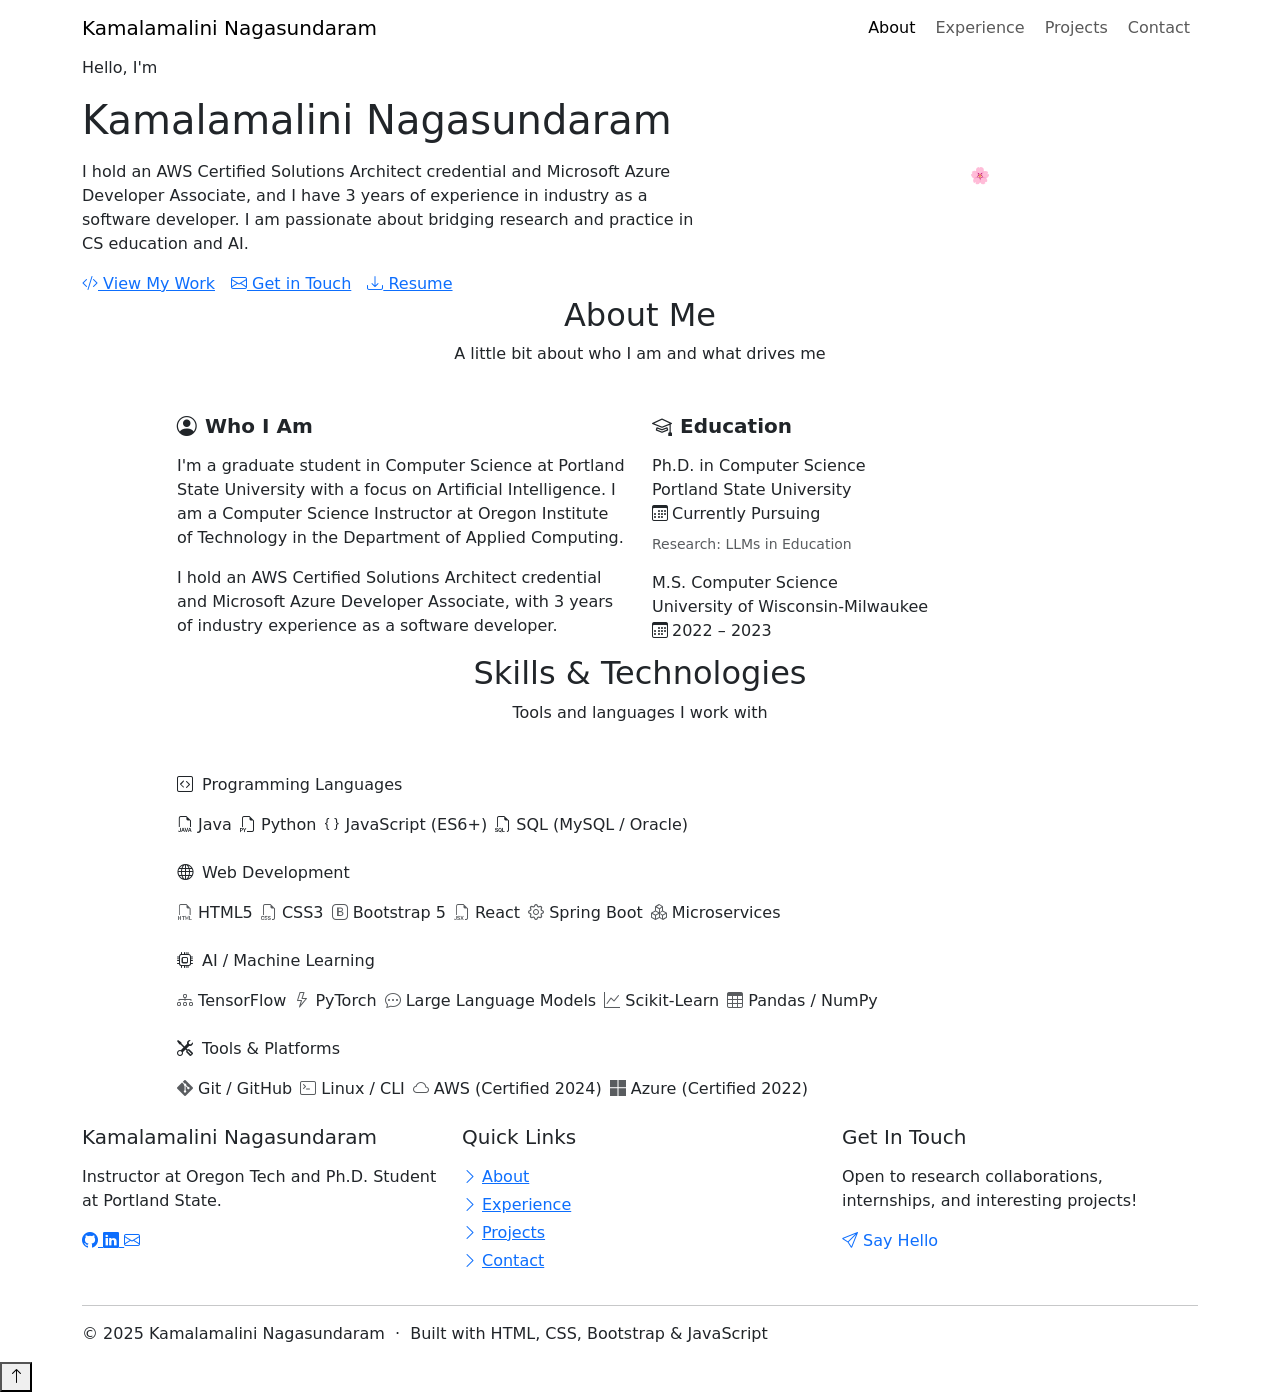
==== index.html @ 75e34a47 "Add files via upload Home page -version 1" ====
<!DOCTYPE html>
<html lang="en">
<head>
  <meta charset="UTF-8" />
  <meta name="viewport" content="width=device-width, initial-scale=1.0" />
  <meta name="description" content="Kamalamalini Nagasundaram – CS Instructor at Oregon Institute of Technology and Ph.D. Student at Portland State University. AI researcher and web developer." />
  <title>Kamalamalini Nagasundaram – Portfolio</title>

  <!-- Bootstrap 5 CSS -->
  <link rel="stylesheet" href="https://cdn.jsdelivr.net/npm/bootstrap@5.3.0/dist/css/bootstrap.min.css" />
  <!-- Bootstrap Icons -->
  <link rel="stylesheet" href="https://cdn.jsdelivr.net/npm/bootstrap-icons@1.11.0/font/bootstrap-icons.css" />
  <!-- Custom Styles -->
  <link rel="stylesheet" href="css/styles.css" />
</head>
<body>

  <!-- ═══════════════════════════════════════
       NAVBAR
  ════════════════════════════════════════ -->
  <nav class="navbar navbar-expand-lg sticky-top" aria-label="Main navigation">
    <div class="container">
      <a class="navbar-brand" href="index.html">Kamalamalini <span>Nagasundaram</span></a>

      <!-- Offcanvas toggle (mobile) — Bootstrap Offcanvas component -->
      <button class="navbar-toggler" type="button"
              data-bs-toggle="offcanvas" data-bs-target="#navOffcanvas"
              aria-controls="navOffcanvas" aria-label="Toggle navigation">
        <span class="navbar-toggler-icon"></span>
      </button>

      <!-- Desktop nav -->
      <div class="collapse navbar-collapse justify-content-end d-none d-lg-flex" id="desktopNav">
        <ul class="navbar-nav gap-1">
          <li class="nav-item"><a class="nav-link active" href="index.html">About</a></li>
          <li class="nav-item"><a class="nav-link" href="experience.html">Experience</a></li>
          <li class="nav-item"><a class="nav-link" href="projects.html">Projects</a></li>
          <li class="nav-item"><a class="nav-link" href="contact.html">Contact</a></li>
        </ul>
      </div>

      <!-- Offcanvas (mobile nav — Bootstrap feature beyond class content) -->
      <div class="offcanvas offcanvas-end d-lg-none" tabindex="-1" id="navOffcanvas"
           aria-labelledby="navOffcanvasLabel">
        <div class="offcanvas-header">
          <h5 class="offcanvas-title fw-bold text-lavender" id="navOffcanvasLabel">Kamalamalini Nagasundaram</h5>
          <button type="button" class="btn-close" data-bs-dismiss="offcanvas" aria-label="Close"></button>
        </div>
        <div class="offcanvas-body">
          <ul class="navbar-nav flex-column">
            <li class="nav-item"><a class="nav-link active" href="index.html"><i class="bi bi-person me-2"></i>About</a></li>
            <li class="nav-item"><a class="nav-link" href="experience.html"><i class="bi bi-briefcase me-2"></i>Experience</a></li>
            <li class="nav-item"><a class="nav-link" href="projects.html"><i class="bi bi-code-slash me-2"></i>Projects</a></li>
            <li class="nav-item"><a class="nav-link" href="contact.html"><i class="bi bi-envelope me-2"></i>Contact</a></li>
          </ul>
          <hr class="my-3" />
          <div class="d-flex gap-2">
            <a href="https://github.com/YOUR_USERNAME" class="social-link" target="_blank" rel="noopener" aria-label="GitHub">
              <i class="bi bi-github"></i>
            </a>
            <a href="https://www.linkedin.com/in/kn1606/" class="social-link" target="_blank" rel="noopener" aria-label="LinkedIn">
              <i class="bi bi-linkedin"></i>
            </a>
          </div>
        </div>
      </div>
    </div>
  </nav>

  <main id="main-content">

    <!-- ═══════════════════════════════════════
         HERO SECTION
    ════════════════════════════════════════ -->
    <section class="hero-section" aria-label="Introduction">
      <div class="container">
        <div class="row align-items-center g-5">

          <div class="col-lg-7">
            <p class="hero-greeting">Hello, I'm</p>
            <h1 class="hero-name">Kamalamalini Nagasundaram</h1>
            <!-- TODO: Update with your resume tagline -->
            <p class="hero-tagline">
              <span id="typing-text"></span><span class="typing-cursor" aria-hidden="true"></span>
            </p>
            <p class="hero-bio">
              I hold an AWS Certified Solutions Architect credential and Microsoft Azure Developer
              Associate, and I have 3 years of experience in industry as a software developer.
              I am passionate about bridging research and practice in CS education and AI.
            </p>
            <div class="d-flex flex-wrap gap-3 hero-buttons">
              <a href="projects.html" class="btn-primary-custom">
                <i class="bi bi-code-slash"></i> View My Work
              </a>
              <a href="contact.html" class="btn-outline-custom">
                <i class="bi bi-envelope"></i> Get in Touch
              </a>
              <a href="assets/Malini_cv_2026.pdf" class="btn-outline-custom" download aria-label="Download resume">
                <i class="bi bi-download"></i> Resume
              </a>
            </div>
          </div>

          <div class="col-lg-5 text-center">
            <div class="hero-photo-wrapper mx-auto d-inline-block">
              <img src="assets/profile.jpg" alt="Photo of Kamalamalini Nagasundaram"
                   class="hero-photo"
                   onerror="this.style.display='none'; this.nextElementSibling.style.display='flex';" />
              <div class="hero-photo-placeholder mx-auto" role="img"
                   aria-label="Profile photo placeholder" style="display:none;">
                🌸
              </div>
            </div>
          </div>

        </div>
      </div>
    </section>

    <!-- ═══════════════════════════════════════
         ABOUT SECTION
    ════════════════════════════════════════ -->
    <section class="about-section" id="about" aria-labelledby="about-heading">
      <div class="container">

        <div class="text-center mb-5">
          <div class="section-divider divider-lavender mx-auto"></div>
          <h2 class="section-title" id="about-heading">About Me</h2>
          <p class="section-subtitle">A little bit about who I am and what drives me</p>
        </div>

        <div class="row g-4 justify-content-center">
          <div class="col-lg-10 fade-in-up">
            <div class="about-card">
              <div class="row g-4">
                <div class="col-md-6">
                  <h3 class="h5 fw-bold text-lavender mb-3">
                    <i class="bi bi-person-circle me-2"></i>Who I Am
                  </h3>
                  <p>
                    I'm a graduate student in Computer Science at Portland State University with a
                    focus on Artificial Intelligence. I am a Computer Science Instructor at Oregon
                    Institute of Technology in the Department of Applied Computing.
                  </p>
                  <p class="mt-3">
                    I hold an AWS Certified Solutions Architect credential and Microsoft Azure
                    Developer Associate, with 3 years of industry experience as a software developer.
                  </p>
                </div>
                <div class="col-md-6">
                  <h3 class="h5 fw-bold text-mint mb-3">
                    <i class="bi bi-mortarboard me-2"></i>Education
                  </h3>
                  <div class="exp-card mint mb-3">
                    <div class="exp-title">Ph.D. in Computer Science</div>
                    <div class="exp-org">Portland State University</div>
                    <div class="exp-date"><i class="bi bi-calendar3 me-1"></i>Currently Pursuing</div>
                    <p class="mt-2 mb-0 small text-muted">Research: LLMs in Education</p>
                  </div>
                  <div class="exp-card lavender">
                    <div class="exp-title">M.S. Computer Science</div>
                    <div class="exp-org">University of Wisconsin-Milwaukee</div>
                    <div class="exp-date"><i class="bi bi-calendar3 me-1"></i>2022 – 2023</div>
                  </div>
                </div>
              </div>
            </div>
          </div>
        </div>

      </div>
    </section>

    <!-- ═══════════════════════════════════════
         SKILLS SECTION
    ════════════════════════════════════════ -->
    <section class="skills-section" id="skills" aria-labelledby="skills-heading">
      <div class="container">

        <div class="text-center mb-5">
          <div class="section-divider divider-mint mx-auto"></div>
          <h2 class="section-title" id="skills-heading">Skills &amp; Technologies</h2>
          <p class="section-subtitle">Tools and languages I work with</p>
        </div>

        <div class="row g-4 justify-content-center">
          <div class="col-lg-10">

            <!-- Languages -->
            <div class="mb-4 fade-in-up">
              <p class="skill-category-title">
                <i class="bi bi-code-square me-1"></i> Programming Languages
              </p>
              <div class="d-flex flex-wrap gap-2">
                <!-- TODO: Update skills from your resume -->
                <span class="skill-tag lang"><i class="bi bi-filetype-java text-lavender"></i> Java</span>
                <span class="skill-tag lang"><i class="bi bi-filetype-py text-lavender"></i> Python</span>
                <span class="skill-tag lang"><i class="bi bi-braces text-lavender"></i> JavaScript (ES6+)</span>
                <span class="skill-tag lang"><i class="bi bi-filetype-sql text-lavender"></i> SQL (MySQL / Oracle)</span>
              </div>
            </div>

            <!-- Web -->
            <div class="mb-4 fade-in-up">
              <p class="skill-category-title">
                <i class="bi bi-globe me-1"></i> Web Development
              </p>
              <div class="d-flex flex-wrap gap-2">
                <span class="skill-tag web"><i class="bi bi-filetype-html text-muted"></i> HTML5</span>
                <span class="skill-tag web"><i class="bi bi-filetype-css text-muted"></i> CSS3</span>
                <span class="skill-tag web"><i class="bi bi-bootstrap text-muted"></i> Bootstrap 5</span>
                <span class="skill-tag web"><i class="bi bi-filetype-jsx text-muted"></i> React</span>
                <span class="skill-tag web"><i class="bi bi-gear text-muted"></i> Spring Boot</span>
                <span class="skill-tag web"><i class="bi bi-boxes text-muted"></i> Microservices</span>
              </div>
            </div>

            <!-- AI/ML -->
            <div class="mb-4 fade-in-up">
              <p class="skill-category-title">
                <i class="bi bi-cpu me-1"></i> AI / Machine Learning
              </p>
              <div class="d-flex flex-wrap gap-2">
                <span class="skill-tag ai"><i class="bi bi-diagram-3 text-muted"></i> TensorFlow</span>
                <span class="skill-tag ai"><i class="bi bi-lightning text-muted"></i> PyTorch</span>
                <span class="skill-tag ai"><i class="bi bi-chat-dots text-muted"></i> Large Language Models</span>
                <span class="skill-tag ai"><i class="bi bi-graph-up text-muted"></i> Scikit-Learn</span>
                <span class="skill-tag ai"><i class="bi bi-table text-muted"></i> Pandas / NumPy</span>
              </div>
            </div>

            <!-- Tools -->
            <div class="mb-4 fade-in-up">
              <p class="skill-category-title">
                <i class="bi bi-tools me-1"></i> Tools &amp; Platforms
              </p>
              <div class="d-flex flex-wrap gap-2">
                <span class="skill-tag tool"><i class="bi bi-git text-muted"></i> Git / GitHub</span>
                <span class="skill-tag tool"><i class="bi bi-terminal text-muted"></i> Linux / CLI</span>
                <span class="skill-tag tool"><i class="bi bi-cloud text-muted"></i> AWS (Certified 2024)</span>
                <span class="skill-tag tool"><i class="bi bi-microsoft text-muted"></i> Azure (Certified 2022)</span>
              </div>
            </div>

          </div>
        </div>

      </div>
    </section>

  </main>

  <!-- ═══════════════════════════════════════
       FOOTER
  ════════════════════════════════════════ -->
  <footer role="contentinfo">
    <div class="container">
      <div class="row g-4">
        <div class="col-md-4">
          <h5 class="mb-3">Kamalamalini Nagasundaram</h5>
          <p>Instructor at Oregon Tech and Ph.D. Student at Portland State.</p>
          <div class="footer-social">
            <a href="https://github.com/YOUR_USERNAME" class="footer-social-link"
               target="_blank" rel="noopener" aria-label="GitHub profile">
              <i class="bi bi-github"></i>
            </a>
            <a href="https://www.linkedin.com/in/kn1606/" class="footer-social-link"
               target="_blank" rel="noopener" aria-label="LinkedIn profile">
              <i class="bi bi-linkedin"></i>
            </a>
            <a href="mailto:malinisundar1625@gmail.com" class="footer-social-link"
               aria-label="Send email">
              <i class="bi bi-envelope"></i>
            </a>
          </div>
        </div>
        <div class="col-md-4">
          <h5 class="mb-3">Quick Links</h5>
          <ul class="list-unstyled">
            <li class="mb-1"><a href="index.html"><i class="bi bi-chevron-right me-1"></i>About</a></li>
            <li class="mb-1"><a href="experience.html"><i class="bi bi-chevron-right me-1"></i>Experience</a></li>
            <li class="mb-1"><a href="projects.html"><i class="bi bi-chevron-right me-1"></i>Projects</a></li>
            <li class="mb-1"><a href="contact.html"><i class="bi bi-chevron-right me-1"></i>Contact</a></li>
          </ul>
        </div>
        <div class="col-md-4">
          <h5 class="mb-3">Get In Touch</h5>
          <p>Open to research collaborations, internships, and interesting projects!</p>
          <a href="contact.html" class="btn-mint mt-1" style="text-decoration:none;">
            <i class="bi bi-send"></i> Say Hello
          </a>
        </div>
      </div>
      <hr class="footer-divider" />
      <p class="footer-bottom">
        © 2025 Kamalamalini Nagasundaram &nbsp;·&nbsp; Built with HTML, CSS, Bootstrap &amp; JavaScript
      </p>
    </div>
  </footer>

  <!-- Back to Top Button -->
  <button class="back-to-top" id="backToTop" aria-label="Scroll back to top">
    <i class="bi bi-arrow-up"></i>
  </button>

  <!-- Bootstrap Toast (notification) – used for messages (beyond-class feature) -->
  <div class="toast-container position-fixed bottom-0 start-50 translate-middle-x p-3">
    <div id="globalToast" class="toast align-items-center" role="alert" aria-live="assertive"
         aria-atomic="true">
      <div class="d-flex">
        <div class="toast-body" id="toastMessage"></div>
        <button type="button" class="btn-close me-2 m-auto" data-bs-dismiss="toast"
                aria-label="Close"></button>
      </div>
    </div>
  </div>

  <!-- Bootstrap 5 JS bundle (includes Popper) -->
  <script src="https://cdn.jsdelivr.net/npm/bootstrap@5.3.0/dist/js/bootstrap.bundle.min.js"></script>
  <!-- jQuery (optional, required by assignment) -->
  <script src="https://code.jquery.com/jquery-3.7.0.min.js"></script>
  <!-- Custom JS -->
  <script src="js/main.js"></script>
</body>
</html>
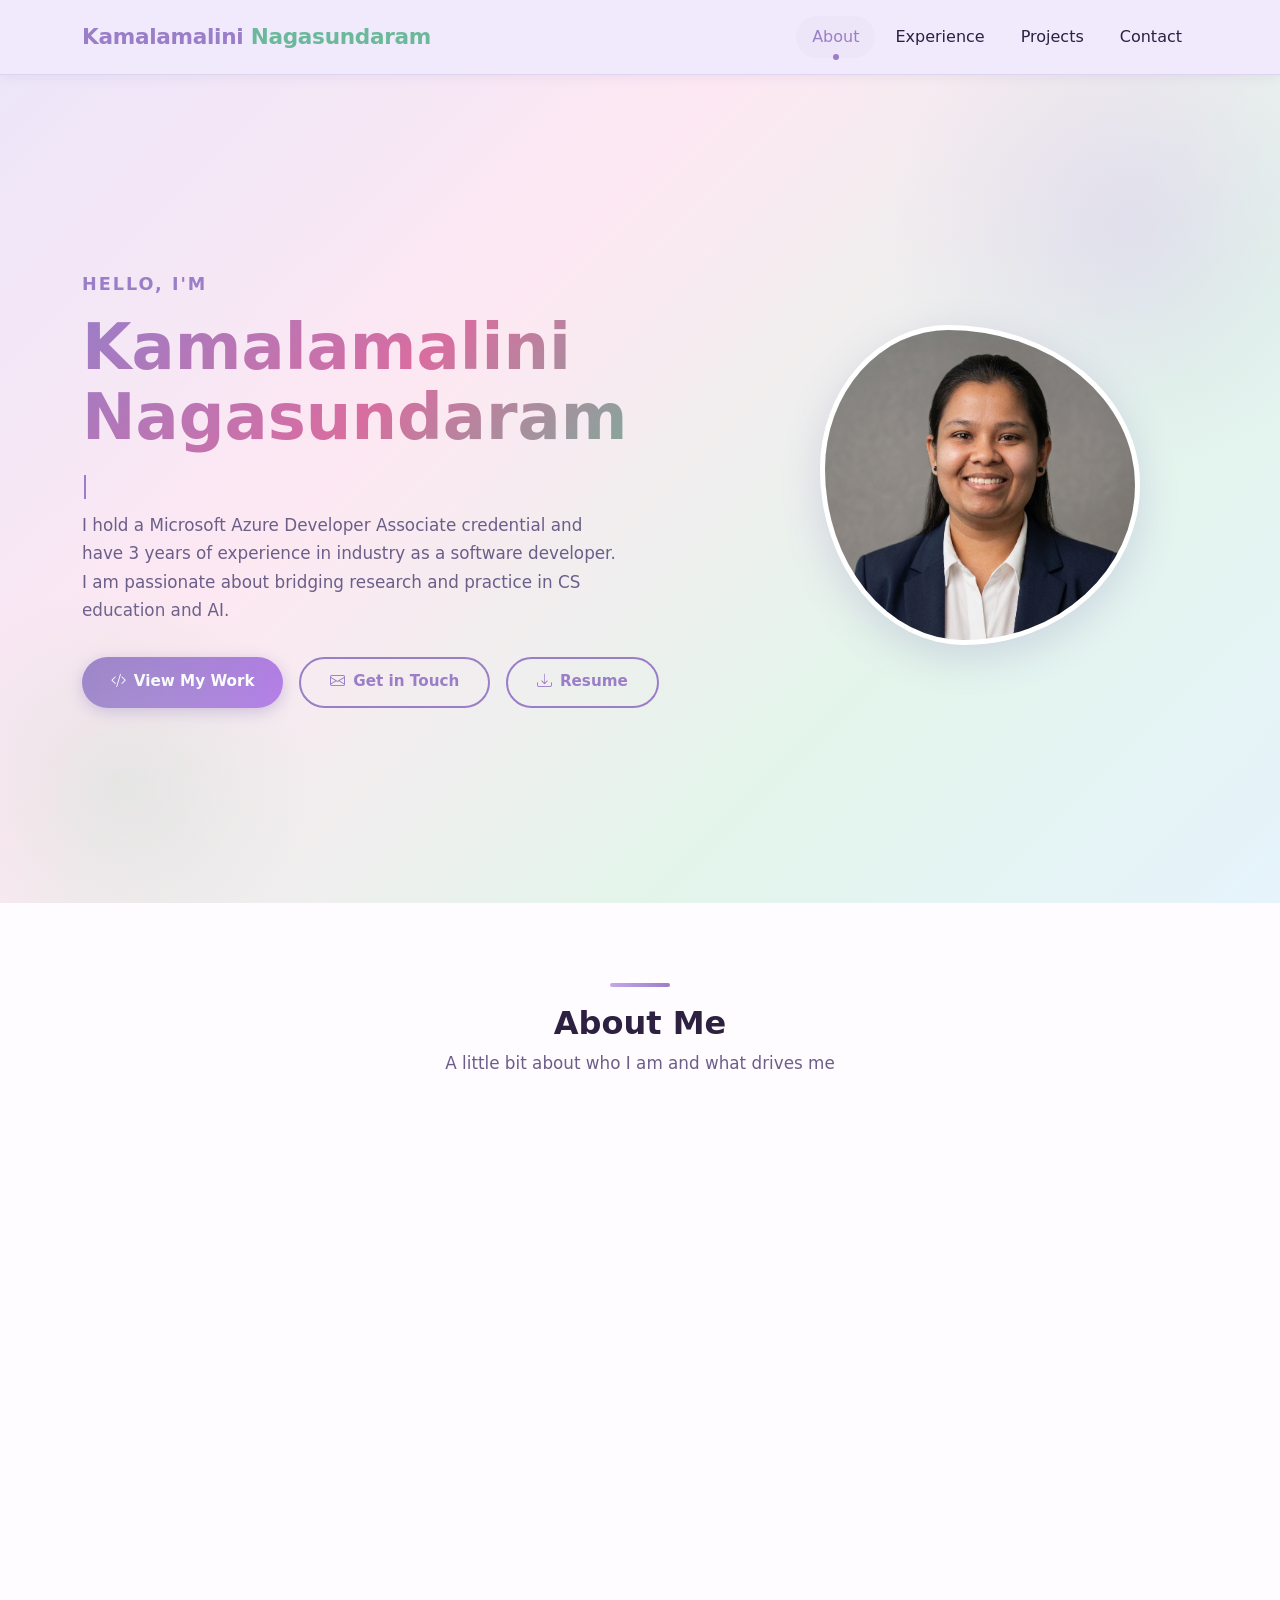
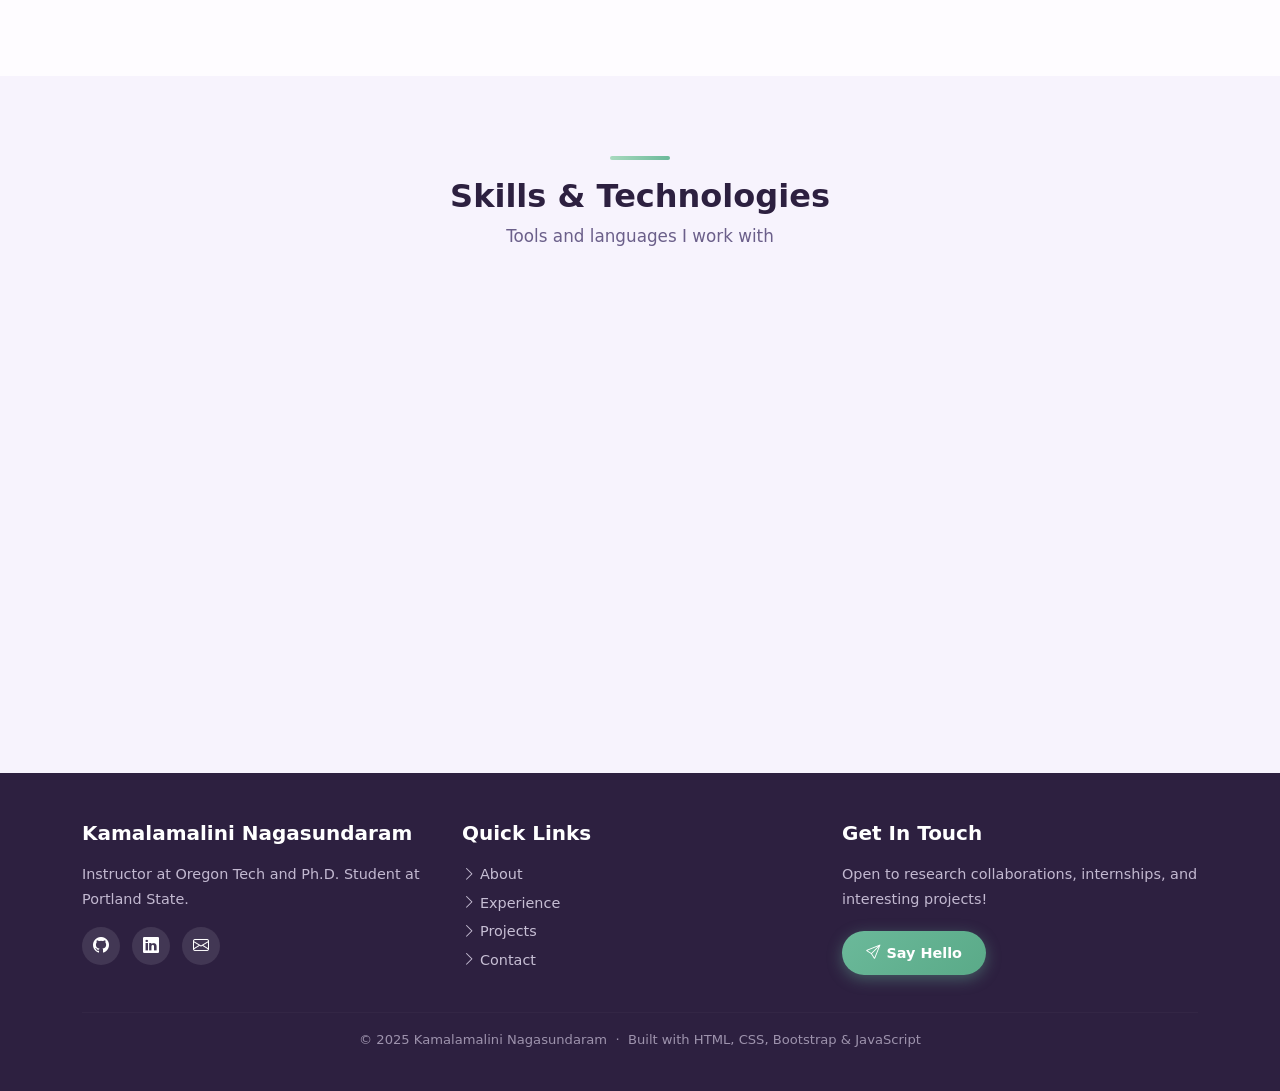
==== commit 9d8864d7: "Content updates, cleanup, and deployment prep - Add real publication content: GRIPS (ACL 2026), ASEE" ====
--- a/index.html
+++ b/index.html
@@ -22,7 +22,6 @@
     <div class="container">
       <a class="navbar-brand" href="index.html">Kamalamalini <span>Nagasundaram</span></a>
 
-      <!-- Offcanvas toggle (mobile) — Bootstrap Offcanvas component -->
       <button class="navbar-toggler" type="button"
               data-bs-toggle="offcanvas" data-bs-target="#navOffcanvas"
               aria-controls="navOffcanvas" aria-label="Toggle navigation">
@@ -39,7 +38,6 @@
         </ul>
       </div>
 
-      <!-- Offcanvas (mobile nav — Bootstrap feature beyond class content) -->
       <div class="offcanvas offcanvas-end d-lg-none" tabindex="-1" id="navOffcanvas"
            aria-labelledby="navOffcanvasLabel">
         <div class="offcanvas-header">
@@ -55,7 +53,7 @@
           </ul>
           <hr class="my-3" />
           <div class="d-flex gap-2">
-            <a href="https://github.com/YOUR_USERNAME" class="social-link" target="_blank" rel="noopener" aria-label="GitHub">
+            <a href="https://github.com/MaliniSundar1625" class="social-link" target="_blank" rel="noopener" aria-label="GitHub">
               <i class="bi bi-github"></i>
             </a>
             <a href="https://www.linkedin.com/in/kn1606/" class="social-link" target="_blank" rel="noopener" aria-label="LinkedIn">
@@ -79,13 +77,12 @@
           <div class="col-lg-7">
             <p class="hero-greeting">Hello, I'm</p>
             <h1 class="hero-name">Kamalamalini Nagasundaram</h1>
-            <!-- TODO: Update with your resume tagline -->
-            <p class="hero-tagline">
+                  <p class="hero-tagline">
               <span id="typing-text"></span><span class="typing-cursor" aria-hidden="true"></span>
             </p>
             <p class="hero-bio">
-              I hold an AWS Certified Solutions Architect credential and Microsoft Azure Developer
-              Associate, and I have 3 years of experience in industry as a software developer.
+              I hold a Microsoft Azure Developer Associate credential and have 3 years of experience
+              in industry as a software developer.
               I am passionate about bridging research and practice in CS education and AI.
             </p>
             <div class="d-flex flex-wrap gap-3 hero-buttons">
@@ -143,8 +140,8 @@
                     Institute of Technology in the Department of Applied Computing.
                   </p>
                   <p class="mt-3">
-                    I hold an AWS Certified Solutions Architect credential and Microsoft Azure
-                    Developer Associate, with 3 years of industry experience as a software developer.
+                    I hold a Microsoft Azure Developer Associate credential, with 3 years of industry
+                    experience as a software developer.
                   </p>
                 </div>
                 <div class="col-md-6">
@@ -192,7 +189,6 @@
                 <i class="bi bi-code-square me-1"></i> Programming Languages
               </p>
               <div class="d-flex flex-wrap gap-2">
-                <!-- TODO: Update skills from your resume -->
                 <span class="skill-tag lang"><i class="bi bi-filetype-java text-lavender"></i> Java</span>
                 <span class="skill-tag lang"><i class="bi bi-filetype-py text-lavender"></i> Python</span>
                 <span class="skill-tag lang"><i class="bi bi-braces text-lavender"></i> JavaScript (ES6+)</span>
@@ -237,7 +233,6 @@
               <div class="d-flex flex-wrap gap-2">
                 <span class="skill-tag tool"><i class="bi bi-git text-muted"></i> Git / GitHub</span>
                 <span class="skill-tag tool"><i class="bi bi-terminal text-muted"></i> Linux / CLI</span>
-                <span class="skill-tag tool"><i class="bi bi-cloud text-muted"></i> AWS (Certified 2024)</span>
                 <span class="skill-tag tool"><i class="bi bi-microsoft text-muted"></i> Azure (Certified 2022)</span>
               </div>
             </div>
@@ -260,7 +255,7 @@
           <h5 class="mb-3">Kamalamalini Nagasundaram</h5>
           <p>Instructor at Oregon Tech and Ph.D. Student at Portland State.</p>
           <div class="footer-social">
-            <a href="https://github.com/YOUR_USERNAME" class="footer-social-link"
+            <a href="https://github.com/MaliniSundar1625" class="footer-social-link"
                target="_blank" rel="noopener" aria-label="GitHub profile">
               <i class="bi bi-github"></i>
             </a>
@@ -303,7 +298,6 @@
     <i class="bi bi-arrow-up"></i>
   </button>
 
-  <!-- Bootstrap Toast (notification) – used for messages (beyond-class feature) -->
   <div class="toast-container position-fixed bottom-0 start-50 translate-middle-x p-3">
     <div id="globalToast" class="toast align-items-center" role="alert" aria-live="assertive"
          aria-atomic="true">
--- a/css/styles.css
+++ b/css/styles.css
@@ -0,0 +1,1006 @@
+/* ============================================================
+   Malini Sundar – Personal Portfolio
+   Stylesheet: css/styles.css
+   CS 463/563 – Final Project
+   ============================================================ */
+
+/* ── CSS Custom Properties (Variables) ──────────────────────── */
+:root {
+  --lavender:        #c5a8e8;
+  --lavender-light:  #ede6f9;
+  --lavender-dark:   #9b7ec8;
+  --pink:            #f4b8d1;
+  --pink-light:      #fde8f2;
+  --mint:            #a8d9be;
+  --mint-light:      #e3f5eb;
+  --mint-dark:       #6bb99a;
+  --peach:           #ffd6a5;
+  --peach-light:     #fff3e0;
+  --sky:             #b8d9f0;
+  --sky-light:       #e6f3fc;
+
+  --bg:              #fefcff;
+  --surface:         #f7f3fd;
+  --surface-2:       #f0eafc;
+  --text:            #2d2040;
+  --text-muted:      #6b5f8a;
+  --border:          #ddd5ef;
+
+  --navbar-bg:       #f0eafc;
+  --footer-bg:       #2d2040;
+  --footer-text:     #e8dff5;
+
+  --shadow-sm:       0 2px 12px rgba(100, 70, 160, 0.08);
+  --shadow-md:       0 6px 24px rgba(100, 70, 160, 0.13);
+  --shadow-lg:       0 12px 40px rgba(100, 70, 160, 0.18);
+
+  --radius:          14px;
+  --radius-sm:       8px;
+  --radius-pill:     50px;
+
+  --transition:      all 0.3s cubic-bezier(0.4, 0, 0.2, 1);
+}
+
+/* ── Base Reset & Typography ────────────────────────────────── */
+*, *::before, *::after {
+  box-sizing: border-box;
+  margin: 0;
+  padding: 0;
+}
+
+html {
+  scroll-behavior: smooth;
+}
+
+body {
+  font-family: 'Segoe UI', system-ui, -apple-system, sans-serif;
+  background-color: var(--bg);
+  color: var(--text);
+  line-height: 1.7;
+  font-size: 1rem;
+}
+
+h1, h2, h3, h4, h5, h6 {
+  font-weight: 700;
+  line-height: 1.25;
+  color: var(--text);
+}
+
+a {
+  color: var(--lavender-dark);
+  text-decoration: none;
+  transition: var(--transition);
+}
+
+a:hover {
+  color: var(--mint-dark);
+}
+
+img {
+  max-width: 100%;
+  height: auto;
+  display: block;
+}
+
+/* ── Navbar ─────────────────────────────────────────────────── */
+.navbar {
+  background-color: var(--navbar-bg);
+  border-bottom: 1px solid var(--border);
+  padding: 0.85rem 0;
+  box-shadow: var(--shadow-sm);
+  backdrop-filter: blur(8px);
+}
+
+.navbar-brand {
+  font-size: 1.35rem;
+  font-weight: 800;
+  color: var(--lavender-dark) !important;
+  letter-spacing: -0.3px;
+}
+
+.navbar-brand span {
+  color: var(--mint-dark);
+}
+
+.navbar .nav-link {
+  color: var(--text) !important;
+  font-weight: 500;
+  padding: 0.45rem 1rem !important;
+  border-radius: var(--radius-pill);
+  transition: var(--transition);
+  position: relative;
+}
+
+.navbar .nav-link:hover,
+.navbar .nav-link.active {
+  color: var(--lavender-dark) !important;
+  background-color: var(--lavender-light);
+}
+
+.navbar .nav-link.active::after {
+  content: '';
+  display: block;
+  position: absolute;
+  bottom: -2px;
+  left: 50%;
+  transform: translateX(-50%);
+  width: 6px;
+  height: 6px;
+  background: var(--lavender-dark);
+  border-radius: 50%;
+}
+
+.navbar-toggler {
+  border: 2px solid var(--lavender);
+  border-radius: var(--radius-sm);
+}
+
+.navbar-toggler:focus {
+  box-shadow: 0 0 0 0.2rem rgba(155, 126, 200, 0.3);
+}
+
+/* Bootstrap Offcanvas – used for mobile nav (beyond-class feature) */
+.offcanvas {
+  background-color: var(--surface);
+}
+
+.offcanvas-header {
+  border-bottom: 1px solid var(--border);
+  background-color: var(--navbar-bg);
+}
+
+.offcanvas .nav-link {
+  font-size: 1.1rem;
+  padding: 0.75rem 1rem !important;
+  border-radius: var(--radius-sm);
+  margin-bottom: 0.25rem;
+}
+
+/* ── Section Utilities ──────────────────────────────────────── */
+section {
+  padding: 5rem 0;
+}
+
+.section-title {
+  font-size: 2rem;
+  font-weight: 800;
+  margin-bottom: 0.4rem;
+  color: var(--text);
+}
+
+.section-subtitle {
+  color: var(--text-muted);
+  font-size: 1.05rem;
+  margin-bottom: 3rem;
+}
+
+.section-divider {
+  width: 60px;
+  height: 4px;
+  border-radius: var(--radius-pill);
+  margin-bottom: 1rem;
+}
+
+.divider-lavender { background: linear-gradient(90deg, var(--lavender), var(--lavender-dark)); }
+.divider-mint     { background: linear-gradient(90deg, var(--mint), var(--mint-dark)); }
+.divider-pink     { background: linear-gradient(90deg, var(--pink), #d96da0); }
+.divider-peach    { background: linear-gradient(90deg, var(--peach), #f5a850); }
+
+/* ── Hero Section (index.html) ──────────────────────────────── */
+.hero-section {
+  min-height: 92vh;
+  display: flex;
+  align-items: center;
+  background: linear-gradient(135deg,
+    var(--lavender-light) 0%,
+    var(--pink-light) 35%,
+    var(--mint-light) 70%,
+    var(--sky-light) 100%);
+  position: relative;
+  overflow: hidden;
+  padding: 4rem 0;
+}
+
+.hero-section::before {
+  content: '';
+  position: absolute;
+  top: -100px;
+  right: -100px;
+  width: 500px;
+  height: 500px;
+  border-radius: 50%;
+  background: radial-gradient(circle, rgba(197, 168, 232, 0.25) 0%, transparent 70%);
+  pointer-events: none;
+}
+
+.hero-section::after {
+  content: '';
+  position: absolute;
+  bottom: -80px;
+  left: -80px;
+  width: 400px;
+  height: 400px;
+  border-radius: 50%;
+  background: radial-gradient(circle, rgba(168, 217, 190, 0.25) 0%, transparent 70%);
+  pointer-events: none;
+}
+
+.hero-greeting {
+  font-size: 1.1rem;
+  font-weight: 600;
+  color: var(--lavender-dark);
+  letter-spacing: 2px;
+  text-transform: uppercase;
+  margin-bottom: 0.75rem;
+}
+
+.hero-name {
+  font-size: clamp(2.5rem, 6vw, 4rem);
+  font-weight: 900;
+  line-height: 1.1;
+  margin-bottom: 1rem;
+  background: linear-gradient(135deg, var(--lavender-dark) 0%, #d96da0 50%, var(--mint-dark) 100%);
+  -webkit-background-clip: text;
+  -webkit-text-fill-color: transparent;
+  background-clip: text;
+}
+
+.hero-tagline {
+  font-size: 1.25rem;
+  color: var(--text-muted);
+  margin-bottom: 0.5rem;
+  min-height: 2rem;
+}
+
+.typing-cursor {
+  display: inline-block;
+  width: 2px;
+  height: 1.2em;
+  background: var(--lavender-dark);
+  margin-left: 2px;
+  vertical-align: middle;
+  animation: blink 0.9s step-end infinite;
+}
+
+@keyframes blink {
+  0%, 100% { opacity: 1; }
+  50%       { opacity: 0; }
+}
+
+.hero-bio {
+  font-size: 1.05rem;
+  color: var(--text-muted);
+  max-width: 540px;
+  margin-bottom: 2rem;
+}
+
+.hero-photo-wrapper {
+  position: relative;
+  display: inline-block;
+}
+
+.hero-photo {
+  width: 320px;
+  height: 320px;
+  object-fit: cover;
+  object-position: center top;
+  border-radius: 40% 60% 55% 45% / 45% 50% 50% 55%;
+  border: 5px solid white;
+  box-shadow: var(--shadow-lg);
+  animation: morph 8s ease-in-out infinite;
+}
+
+.hero-photo-placeholder {
+  width: 320px;
+  height: 320px;
+  border-radius: 40% 60% 55% 45% / 45% 50% 50% 55%;
+  border: 5px solid white;
+  box-shadow: var(--shadow-lg);
+  background: linear-gradient(135deg, var(--lavender-light), var(--pink-light));
+  display: flex;
+  align-items: center;
+  justify-content: center;
+  font-size: 7rem;
+  animation: morph 8s ease-in-out infinite;
+}
+
+@keyframes morph {
+  0%, 100% { border-radius: 40% 60% 55% 45% / 45% 50% 50% 55%; }
+  25%       { border-radius: 55% 45% 40% 60% / 55% 45% 55% 45%; }
+  50%       { border-radius: 45% 55% 60% 40% / 50% 60% 40% 50%; }
+  75%       { border-radius: 60% 40% 45% 55% / 40% 55% 45% 60%; }
+}
+
+.hero-photo-badge {
+  position: absolute;
+  bottom: 20px;
+  right: -10px;
+  background: white;
+  border-radius: var(--radius);
+  padding: 0.6rem 1rem;
+  box-shadow: var(--shadow-md);
+  font-size: 0.85rem;
+  font-weight: 600;
+  color: var(--lavender-dark);
+  border: 2px solid var(--lavender-light);
+}
+
+/* ── Buttons ────────────────────────────────────────────────── */
+.btn-primary-custom {
+  background: linear-gradient(135deg, var(--lavender-dark), #b57ee8);
+  color: white;
+  border: none;
+  border-radius: var(--radius-pill);
+  padding: 0.7rem 1.8rem;
+  font-weight: 600;
+  font-size: 0.95rem;
+  transition: var(--transition);
+  box-shadow: 0 4px 15px rgba(155, 126, 200, 0.4);
+  display: inline-flex;
+  align-items: center;
+  gap: 0.5rem;
+}
+
+.btn-primary-custom:hover {
+  transform: translateY(-2px);
+  box-shadow: 0 8px 25px rgba(155, 126, 200, 0.5);
+  color: white;
+}
+
+.btn-outline-custom {
+  background: transparent;
+  color: var(--lavender-dark);
+  border: 2px solid var(--lavender-dark);
+  border-radius: var(--radius-pill);
+  padding: 0.65rem 1.8rem;
+  font-weight: 600;
+  font-size: 0.95rem;
+  transition: var(--transition);
+  display: inline-flex;
+  align-items: center;
+  gap: 0.5rem;
+}
+
+.btn-outline-custom:hover {
+  background: var(--lavender-dark);
+  color: white;
+  transform: translateY(-2px);
+}
+
+.btn-mint {
+  background: linear-gradient(135deg, var(--mint-dark), #5aaa88);
+  color: white;
+  border: none;
+  border-radius: var(--radius-pill);
+  padding: 0.6rem 1.5rem;
+  font-weight: 600;
+  font-size: 0.9rem;
+  transition: var(--transition);
+  box-shadow: 0 4px 15px rgba(107, 185, 154, 0.4);
+  display: inline-flex;
+  align-items: center;
+  gap: 0.4rem;
+}
+
+.btn-mint:hover {
+  transform: translateY(-2px);
+  color: white;
+  box-shadow: 0 8px 25px rgba(107, 185, 154, 0.5);
+}
+
+/* ── About Section ──────────────────────────────────────────── */
+.about-section {
+  background-color: var(--bg);
+}
+
+.about-card {
+  background: var(--surface);
+  border-radius: var(--radius);
+  padding: 2.5rem;
+  border: 1px solid var(--border);
+  box-shadow: var(--shadow-sm);
+}
+
+/* ── Skills ─────────────────────────────────────────────────── */
+.skills-section {
+  background-color: var(--surface);
+}
+
+.skill-tag {
+  display: inline-flex;
+  align-items: center;
+  gap: 0.4rem;
+  background: white;
+  border: 1.5px solid var(--border);
+  border-radius: var(--radius-pill);
+  padding: 0.45rem 1rem;
+  font-size: 0.9rem;
+  font-weight: 500;
+  color: var(--text);
+  transition: var(--transition);
+  box-shadow: var(--shadow-sm);
+}
+
+.skill-tag:hover {
+  border-color: var(--lavender-dark);
+  background: var(--lavender-light);
+  color: var(--lavender-dark);
+  transform: translateY(-2px);
+  box-shadow: var(--shadow-md);
+}
+
+.skill-tag.lang   { border-color: var(--lavender); }
+.skill-tag.web    { border-color: var(--pink); }
+.skill-tag.ai     { border-color: var(--mint); }
+.skill-tag.tool   { border-color: var(--peach); }
+
+.skill-category-title {
+  font-size: 0.8rem;
+  font-weight: 700;
+  text-transform: uppercase;
+  letter-spacing: 1.5px;
+  color: var(--text-muted);
+  margin-bottom: 0.75rem;
+}
+
+/* ── Stats Strip ────────────────────────────────────────────── */
+.stats-strip {
+  background: linear-gradient(135deg, var(--lavender-dark), var(--mint-dark));
+  color: white;
+  padding: 3rem 0;
+}
+
+.stat-item {
+  text-align: center;
+  padding: 1rem;
+}
+
+.stat-number {
+  font-size: 2.5rem;
+  font-weight: 900;
+  line-height: 1;
+  margin-bottom: 0.3rem;
+}
+
+.stat-label {
+  font-size: 0.9rem;
+  opacity: 0.85;
+  font-weight: 500;
+}
+
+/* ── Experience / Cards ─────────────────────────────────────── */
+.experience-section {
+  background-color: var(--bg);
+}
+
+.exp-card {
+  background: white;
+  border-radius: var(--radius);
+  padding: 1.75rem 2rem;
+  margin-bottom: 1.25rem;
+  border: 1px solid var(--border);
+  box-shadow: var(--shadow-sm);
+  transition: var(--transition);
+  position: relative;
+  overflow: hidden;
+}
+
+.exp-card::before {
+  content: '';
+  position: absolute;
+  left: 0;
+  top: 0;
+  bottom: 0;
+  width: 4px;
+  border-radius: 0 2px 2px 0;
+}
+
+.exp-card.lavender::before { background: var(--lavender-dark); }
+.exp-card.mint::before     { background: var(--mint-dark); }
+.exp-card.pink::before     { background: #d96da0; }
+.exp-card.peach::before    { background: #f5a850; }
+
+.exp-card:hover {
+  transform: translateY(-3px);
+  box-shadow: var(--shadow-md);
+}
+
+.exp-title {
+  font-size: 1.1rem;
+  font-weight: 700;
+  margin-bottom: 0.2rem;
+}
+
+.exp-org {
+  font-size: 0.95rem;
+  color: var(--lavender-dark);
+  font-weight: 600;
+}
+
+.exp-date {
+  font-size: 0.85rem;
+  color: var(--text-muted);
+  font-weight: 500;
+}
+
+/* Bootstrap Accordion – custom styling */
+.accordion-item {
+  border: 1px solid var(--border) !important;
+  border-radius: var(--radius) !important;
+  margin-bottom: 0.75rem;
+  overflow: hidden;
+  box-shadow: var(--shadow-sm);
+}
+
+.accordion-button {
+  background-color: var(--surface) !important;
+  color: var(--text) !important;
+  font-weight: 600;
+  border-radius: var(--radius) !important;
+}
+
+.accordion-button:not(.collapsed) {
+  background-color: var(--lavender-light) !important;
+  color: var(--lavender-dark) !important;
+  box-shadow: none !important;
+}
+
+.accordion-button:focus {
+  box-shadow: 0 0 0 0.2rem rgba(155, 126, 200, 0.25) !important;
+}
+
+.accordion-button::after {
+  filter: hue-rotate(240deg);
+}
+
+.accordion-body {
+  background-color: white;
+  padding: 1.25rem 1.5rem;
+  color: var(--text-muted);
+  font-size: 0.95rem;
+  line-height: 1.75;
+}
+
+/* ── Projects ───────────────────────────────────────────────── */
+.projects-section {
+  background-color: var(--bg);
+}
+
+.project-card {
+  background: white;
+  border-radius: var(--radius);
+  border: 1px solid var(--border);
+  box-shadow: var(--shadow-sm);
+  transition: var(--transition);
+  overflow: hidden;
+  height: 100%;
+  display: flex;
+  flex-direction: column;
+}
+
+.project-card:hover {
+  transform: translateY(-6px);
+  box-shadow: var(--shadow-lg);
+  border-color: var(--lavender);
+}
+
+.project-card-header {
+  padding: 2rem 1.75rem 1rem;
+  border-bottom: 1px solid var(--border);
+}
+
+.project-card-body {
+  padding: 1.25rem 1.75rem;
+  flex: 1;
+  display: flex;
+  flex-direction: column;
+}
+
+.project-icon {
+  width: 52px;
+  height: 52px;
+  border-radius: var(--radius-sm);
+  display: flex;
+  align-items: center;
+  justify-content: center;
+  font-size: 1.5rem;
+  margin-bottom: 1rem;
+}
+
+.project-tag {
+  font-size: 0.75rem;
+  font-weight: 600;
+  padding: 0.25rem 0.75rem;
+  border-radius: var(--radius-pill);
+  display: inline-block;
+  margin-right: 0.4rem;
+  margin-bottom: 0.4rem;
+}
+
+.tag-ai       { background: var(--lavender-light); color: var(--lavender-dark); }
+.tag-web      { background: var(--mint-light);     color: var(--mint-dark); }
+.tag-research { background: var(--pink-light);      color: #c05090; }
+.tag-ml       { background: var(--peach-light);     color: #c07a20; }
+.tag-python   { background: var(--sky-light);       color: #2a7ab5; }
+.tag-js       { background: #fffde7;               color: #a07800; }
+
+.project-title {
+  font-size: 1.15rem;
+  font-weight: 700;
+  margin-bottom: 0.6rem;
+}
+
+.project-desc {
+  font-size: 0.93rem;
+  color: var(--text-muted);
+  line-height: 1.65;
+  flex: 1;
+}
+
+.project-links {
+  display: flex;
+  gap: 0.6rem;
+  margin-top: 1.25rem;
+  flex-wrap: wrap;
+}
+
+.project-links .btn {
+  font-size: 0.82rem;
+  padding: 0.4rem 1rem;
+  border-radius: var(--radius-pill);
+  font-weight: 600;
+  display: inline-flex;
+  align-items: center;
+  gap: 0.3rem;
+}
+
+/* ── Contact Section ────────────────────────────────────────── */
+.contact-section {
+  background-color: var(--surface);
+}
+
+.contact-form-card {
+  background: white;
+  border-radius: var(--radius);
+  padding: 2.5rem;
+  border: 1px solid var(--border);
+  box-shadow: var(--shadow-md);
+}
+
+.form-label {
+  font-weight: 600;
+  font-size: 0.9rem;
+  color: var(--text);
+  margin-bottom: 0.4rem;
+}
+
+.form-control,
+.form-select {
+  border: 1.5px solid var(--border);
+  border-radius: var(--radius-sm);
+  padding: 0.65rem 1rem;
+  font-size: 0.95rem;
+  color: var(--text);
+  background-color: var(--bg);
+  transition: var(--transition);
+}
+
+.form-control:focus,
+.form-select:focus {
+  border-color: var(--lavender-dark);
+  box-shadow: 0 0 0 0.2rem rgba(155, 126, 200, 0.2);
+  background-color: white;
+}
+
+.form-control.is-valid  { border-color: var(--mint-dark); }
+.form-control.is-invalid { border-color: #e07a7a; }
+
+.invalid-feedback {
+  font-size: 0.82rem;
+}
+
+.contact-info-card {
+  background: linear-gradient(135deg, var(--lavender-dark), var(--mint-dark));
+  color: white;
+  border-radius: var(--radius);
+  padding: 2.5rem 2rem;
+  height: 100%;
+}
+
+.contact-info-card h3 {
+  color: white;
+}
+
+.contact-info-item {
+  display: flex;
+  align-items: flex-start;
+  gap: 1rem;
+  margin-bottom: 1.5rem;
+}
+
+.contact-info-icon {
+  width: 44px;
+  height: 44px;
+  background: rgba(255,255,255,0.2);
+  border-radius: var(--radius-sm);
+  display: flex;
+  align-items: center;
+  justify-content: center;
+  font-size: 1.2rem;
+  flex-shrink: 0;
+}
+
+.contact-info-text small {
+  opacity: 0.75;
+  font-size: 0.8rem;
+}
+
+.social-link {
+  display: inline-flex;
+  align-items: center;
+  justify-content: center;
+  width: 42px;
+  height: 42px;
+  background: rgba(255,255,255,0.2);
+  border-radius: 50%;
+  color: white;
+  font-size: 1.1rem;
+  transition: var(--transition);
+  text-decoration: none;
+}
+
+.social-link:hover {
+  background: rgba(255,255,255,0.35);
+  color: white;
+  transform: translateY(-2px);
+}
+
+/* Bootstrap Toast – custom styling */
+.toast-container {
+  z-index: 9999;
+}
+
+.toast {
+  background: white;
+  border: 1px solid var(--border);
+  box-shadow: var(--shadow-lg);
+  border-radius: var(--radius-sm);
+}
+
+.toast-header {
+  background: var(--mint-light);
+  color: var(--mint-dark);
+  border-bottom: 1px solid var(--border);
+}
+
+/* ── Footer ─────────────────────────────────────────────────── */
+footer {
+  background-color: var(--footer-bg);
+  color: var(--footer-text);
+  padding: 3rem 0 1.5rem;
+}
+
+footer h5 {
+  color: white;
+  font-weight: 800;
+}
+
+footer p,
+footer li {
+  color: var(--footer-text);
+  opacity: 0.8;
+  font-size: 0.9rem;
+}
+
+footer a {
+  color: var(--lavender-light);
+  font-size: 0.9rem;
+}
+
+footer a:hover {
+  color: var(--mint);
+}
+
+.footer-social {
+  display: flex;
+  gap: 0.75rem;
+  margin-top: 1rem;
+}
+
+.footer-social-link {
+  width: 38px;
+  height: 38px;
+  border-radius: 50%;
+  background: rgba(255,255,255,0.1);
+  display: flex;
+  align-items: center;
+  justify-content: center;
+  color: white;
+  font-size: 1rem;
+  transition: var(--transition);
+}
+
+.footer-social-link:hover {
+  background: var(--lavender);
+  color: white;
+  transform: translateY(-2px);
+}
+
+.footer-divider {
+  border-color: rgba(255,255,255,0.1);
+  margin: 1.5rem 0 1rem;
+}
+
+.footer-bottom {
+  font-size: 0.82rem;
+  opacity: 0.6;
+  text-align: center;
+}
+
+/* ── Back to Top Button ─────────────────────────────────────── */
+.back-to-top {
+  position: fixed;
+  bottom: 2rem;
+  right: 2rem;
+  width: 48px;
+  height: 48px;
+  background: var(--lavender-dark);
+  color: white;
+  border: none;
+  border-radius: 50%;
+  display: flex;
+  align-items: center;
+  justify-content: center;
+  font-size: 1.2rem;
+  cursor: pointer;
+  box-shadow: var(--shadow-md);
+  transition: var(--transition);
+  opacity: 0;
+  visibility: hidden;
+  z-index: 1000;
+}
+
+.back-to-top.visible {
+  opacity: 1;
+  visibility: visible;
+}
+
+.back-to-top:hover {
+  background: var(--mint-dark);
+  transform: translateY(-3px);
+  box-shadow: var(--shadow-lg);
+}
+
+/* ── Page Hero (inner pages) ────────────────────────────────── */
+.page-hero {
+  padding: 4rem 0 3rem;
+  background: linear-gradient(135deg,
+    var(--lavender-light) 0%,
+    var(--pink-light) 50%,
+    var(--mint-light) 100%);
+  border-bottom: 1px solid var(--border);
+}
+
+.page-hero h1 {
+  font-size: 2.5rem;
+  font-weight: 900;
+}
+
+.page-hero .lead {
+  color: var(--text-muted);
+  font-size: 1.1rem;
+}
+
+/* ── Scroll Animation Classes ───────────────────────────────── */
+/* Applied by IntersectionObserver in main.js */
+.fade-in-up {
+  opacity: 0;
+  transform: translateY(30px);
+  transition: opacity 0.6s ease, transform 0.6s ease;
+}
+
+.fade-in-up.visible {
+  opacity: 1;
+  transform: translateY(0);
+}
+
+.fade-in-left {
+  opacity: 0;
+  transform: translateX(-30px);
+  transition: opacity 0.6s ease, transform 0.6s ease;
+}
+
+.fade-in-left.visible {
+  opacity: 1;
+  transform: translateX(0);
+}
+
+.fade-in-right {
+  opacity: 0;
+  transform: translateX(30px);
+  transition: opacity 0.6s ease, transform 0.6s ease;
+}
+
+.fade-in-right.visible {
+  opacity: 1;
+  transform: translateX(0);
+}
+
+/* Staggered delay for cards in a grid */
+.fade-in-up:nth-child(1) { transition-delay: 0.05s; }
+.fade-in-up:nth-child(2) { transition-delay: 0.15s; }
+.fade-in-up:nth-child(3) { transition-delay: 0.25s; }
+.fade-in-up:nth-child(4) { transition-delay: 0.35s; }
+
+/* ── Responsive ─────────────────────────────────────────────── */
+@media (max-width: 991.98px) {
+  .hero-section {
+    min-height: auto;
+    text-align: center;
+    padding: 4rem 0 3rem;
+  }
+
+  .hero-photo-wrapper {
+    margin-top: 2.5rem;
+  }
+
+  .hero-photo,
+  .hero-photo-placeholder {
+    width: 240px;
+    height: 240px;
+    margin: 0 auto;
+  }
+
+  .hero-bio {
+    margin: 0 auto 2rem;
+  }
+
+  .hero-buttons {
+    justify-content: center;
+  }
+
+  .page-hero h1 {
+    font-size: 2rem;
+  }
+
+  section {
+    padding: 3.5rem 0;
+  }
+}
+
+@media (max-width: 575.98px) {
+  .hero-name {
+    font-size: 2.2rem;
+  }
+
+  .section-title {
+    font-size: 1.65rem;
+  }
+
+  .contact-form-card,
+  .about-card {
+    padding: 1.5rem;
+  }
+
+  .back-to-top {
+    bottom: 1rem;
+    right: 1rem;
+  }
+}
+
+/* ── Utility Classes ────────────────────────────────────────── */
+.text-lavender { color: var(--lavender-dark) !important; }
+.text-mint     { color: var(--mint-dark) !important; }
+.bg-surface    { background-color: var(--surface) !important; }
+.gap-sm        { gap: 0.5rem; }
+
+.badge-custom {
+  font-size: 0.78rem;
+  font-weight: 600;
+  padding: 0.3rem 0.75rem;
+  border-radius: var(--radius-pill);
+}
+
+.badge-lavender { background: var(--lavender-light); color: var(--lavender-dark); }
+.badge-mint     { background: var(--mint-light);     color: var(--mint-dark); }
+.badge-pink     { background: var(--pink-
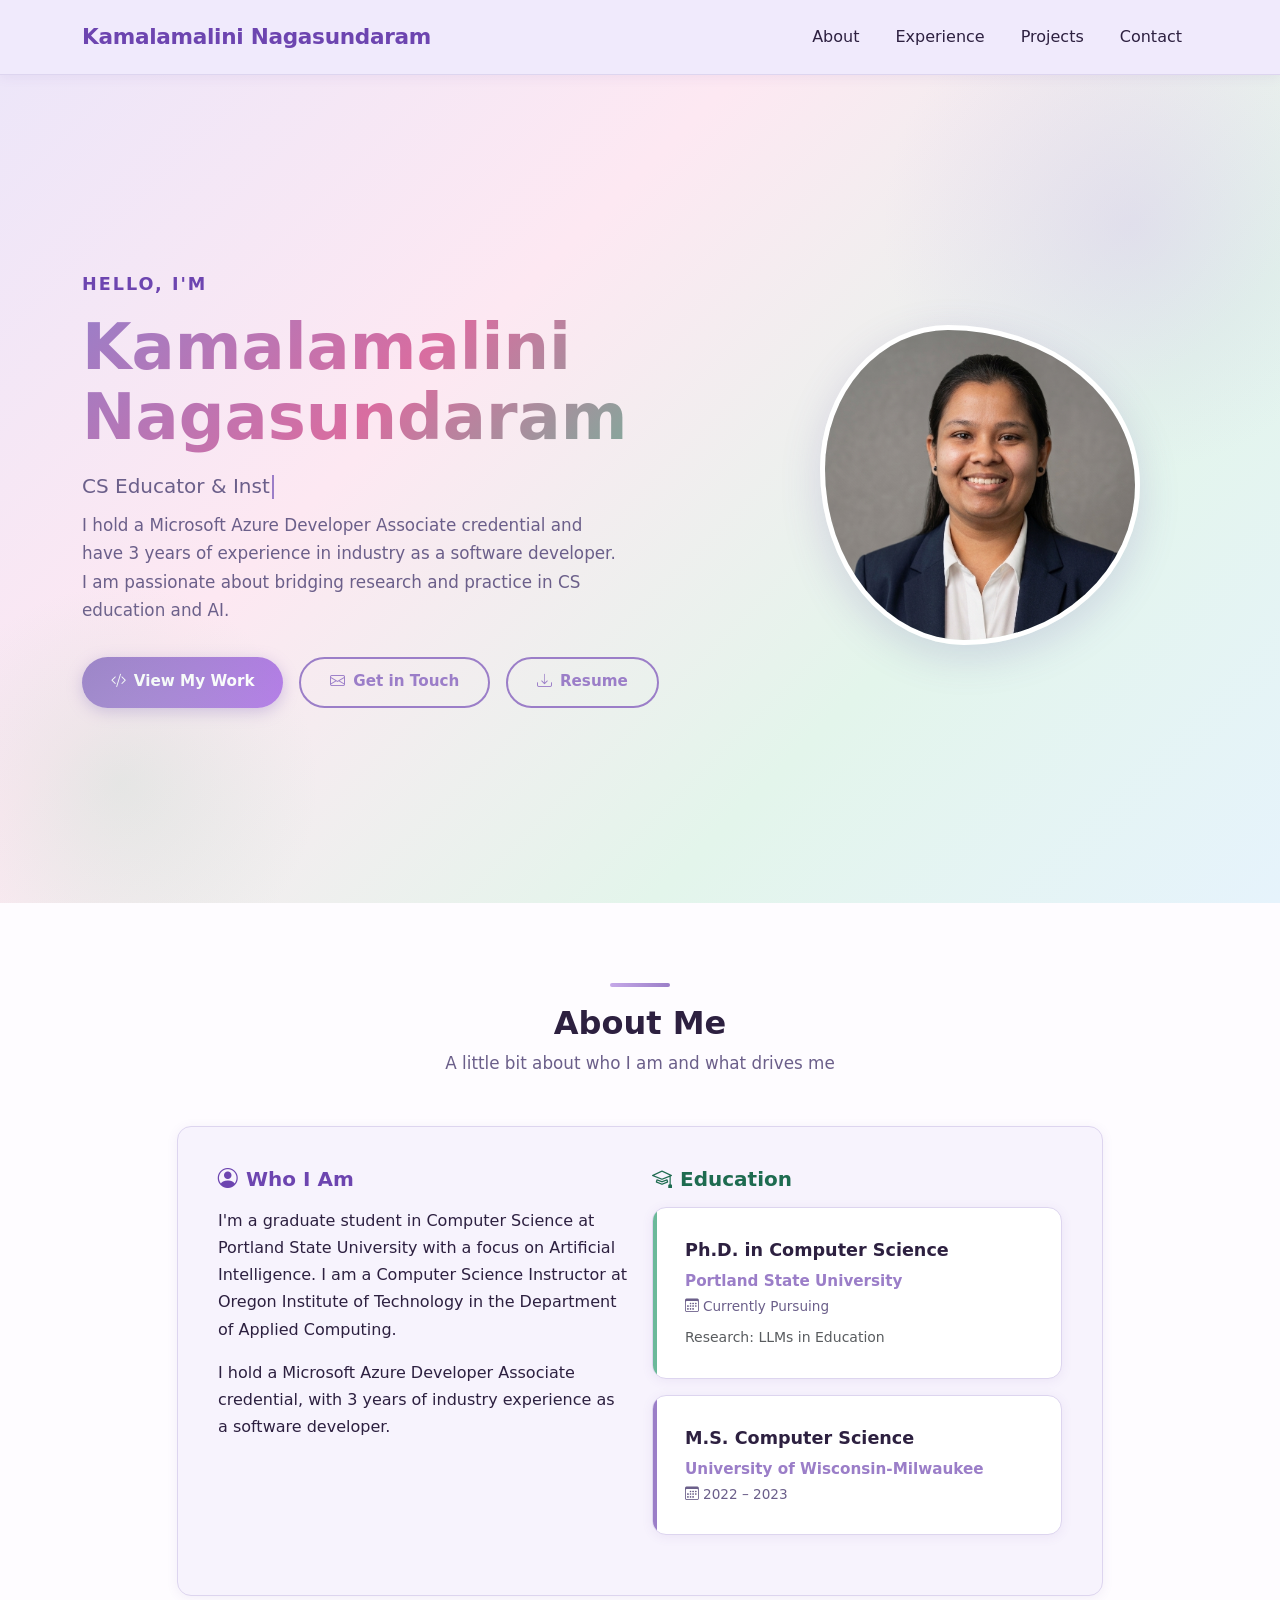
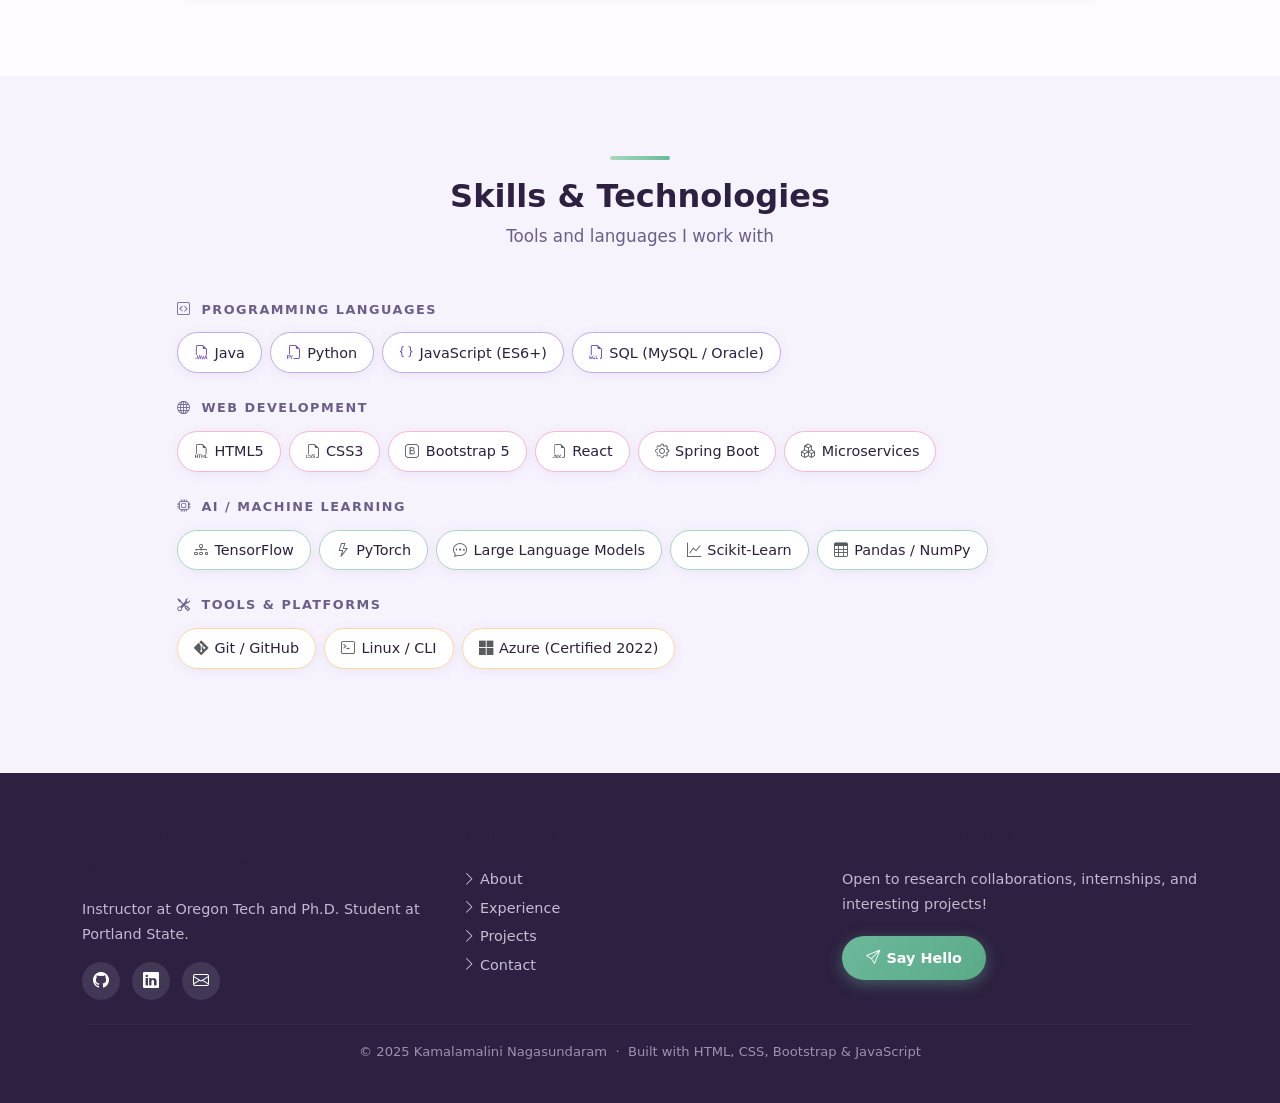
==== commit 6427ceab: "fix(a11y): contrast errors and accessibility alerts in index.html" ====
--- a/index.html
+++ b/index.html
@@ -31,7 +31,7 @@
       <!-- Desktop nav -->
       <div class="collapse navbar-collapse justify-content-end d-none d-lg-flex" id="desktopNav">
         <ul class="navbar-nav gap-1">
-          <li class="nav-item"><a class="nav-link active" href="index.html">About</a></li>
+          <li class="nav-item"><a class="nav-link active" href="index.html#about">About</a></li>
           <li class="nav-item"><a class="nav-link" href="experience.html">Experience</a></li>
           <li class="nav-item"><a class="nav-link" href="projects.html">Projects</a></li>
           <li class="nav-item"><a class="nav-link" href="contact.html">Contact</a></li>
@@ -41,12 +41,12 @@
       <div class="offcanvas offcanvas-end d-lg-none" tabindex="-1" id="navOffcanvas"
            aria-labelledby="navOffcanvasLabel">
         <div class="offcanvas-header">
-          <h5 class="offcanvas-title fw-bold text-lavender" id="navOffcanvasLabel">Kamalamalini Nagasundaram</h5>
+          <p class="offcanvas-title fw-bold text-lavender mb-0" id="navOffcanvasLabel">Kamalamalini Nagasundaram</p>
           <button type="button" class="btn-close" data-bs-dismiss="offcanvas" aria-label="Close"></button>
         </div>
         <div class="offcanvas-body">
           <ul class="navbar-nav flex-column">
-            <li class="nav-item"><a class="nav-link active" href="index.html"><i class="bi bi-person me-2"></i>About</a></li>
+            <li class="nav-item"><a class="nav-link active" href="index.html#about"><i class="bi bi-person me-2"></i>About</a></li>
             <li class="nav-item"><a class="nav-link" href="experience.html"><i class="bi bi-briefcase me-2"></i>Experience</a></li>
             <li class="nav-item"><a class="nav-link" href="projects.html"><i class="bi bi-code-slash me-2"></i>Projects</a></li>
             <li class="nav-item"><a class="nav-link" href="contact.html"><i class="bi bi-envelope me-2"></i>Contact</a></li>
@@ -100,7 +100,7 @@
 
           <div class="col-lg-5 text-center">
             <div class="hero-photo-wrapper mx-auto d-inline-block">
-              <img src="assets/profile.jpg" alt="Photo of Kamalamalini Nagasundaram"
+              <img src="assets/profile.jpg" alt="Kamalamalini Nagasundaram"
                    class="hero-photo"
                    onerror="this.style.display='none'; this.nextElementSibling.style.display='flex';" />
               <div class="hero-photo-placeholder mx-auto" role="img"
@@ -252,7 +252,7 @@
     <div class="container">
       <div class="row g-4">
         <div class="col-md-4">
-          <h5 class="mb-3">Kamalamalini Nagasundaram</h5>
+          <h4 class="mb-3">Kamalamalini Nagasundaram</h4>
           <p>Instructor at Oregon Tech and Ph.D. Student at Portland State.</p>
           <div class="footer-social">
             <a href="https://github.com/MaliniSundar1625" class="footer-social-link"
@@ -270,16 +270,16 @@
           </div>
         </div>
         <div class="col-md-4">
-          <h5 class="mb-3">Quick Links</h5>
+          <h4 class="mb-3">Quick Links</h4>
           <ul class="list-unstyled">
-            <li class="mb-1"><a href="index.html"><i class="bi bi-chevron-right me-1"></i>About</a></li>
+            <li class="mb-1"><a href="index.html#about"><i class="bi bi-chevron-right me-1"></i>About</a></li>
             <li class="mb-1"><a href="experience.html"><i class="bi bi-chevron-right me-1"></i>Experience</a></li>
             <li class="mb-1"><a href="projects.html"><i class="bi bi-chevron-right me-1"></i>Projects</a></li>
             <li class="mb-1"><a href="contact.html"><i class="bi bi-chevron-right me-1"></i>Contact</a></li>
           </ul>
         </div>
         <div class="col-md-4">
-          <h5 class="mb-3">Get In Touch</h5>
+          <h4 class="mb-3">Get In Touch</h4>
           <p>Open to research collaborations, internships, and interesting projects!</p>
           <a href="contact.html" class="btn-mint mt-1" style="text-decoration:none;">
             <i class="bi bi-send"></i> Say Hello
@@ -315,5 +315,4 @@
   <script src="https://code.jquery.com/jquery-3.7.0.min.js"></script>
   <!-- Custom JS -->
   <script src="js/main.js"></script>
-</body>
-</html>
+</bo
--- a/css/styles.css
+++ b/css/styles.css
@@ -24,6 +24,8 @@
   --surface-2:       #f0eafc;
   --text:            #2d2040;
   --text-muted:      #6b5f8a;
+  --accent-text:     #6d45b0;
+  --accent-green:    #1e6b50;
   --border:          #ddd5ef;
 
   --navbar-bg:       #f0eafc;
@@ -67,13 +69,13 @@
 }
 
 a {
-  color: var(--lavender-dark);
+  color: var(--accent-text);
   text-decoration: none;
   transition: var(--transition);
 }
 
 a:hover {
-  color: var(--mint-dark);
+  color: var(--accent-green);
 }
 
 img {
@@ -94,12 +96,12 @@
 .navbar-brand {
   font-size: 1.35rem;
   font-weight: 800;
-  color: var(--lavender-dark) !important;
+  color: var(--accent-text) !important;
   letter-spacing: -0.3px;
 }
 
 .navbar-brand span {
-  color: var(--mint-dark);
+  color: var(--accent-text);
 }
 
 .navbar .nav-link {
@@ -228,7 +230,7 @@
 .hero-greeting {
   font-size: 1.1rem;
   font-weight: 600;
-  color: var(--lavender-dark);
+  color: var(--accent-text);
   letter-spacing: 2px;
   text-transform: uppercase;
   margin-bottom: 0.75rem;
@@ -892,45 +894,46 @@
 }
 
 /* ── Scroll Animation Classes ───────────────────────────────── */
-/* Applied by IntersectionObserver in main.js */
-.fade-in-up {
+/* Only hide elements when JS is confirmed running (.js class on <html>).
+   Without this guard, if JS fails to execute everything stays invisible. */
+.js .fade-in-up {
   opacity: 0;
   transform: translateY(30px);
   transition: opacity 0.6s ease, transform 0.6s ease;
 }
 
-.fade-in-up.visible {
+.js .fade-in-up.visible {
   opacity: 1;
   transform: translateY(0);
 }
 
-.fade-in-left {
+.js .fade-in-left {
   opacity: 0;
   transform: translateX(-30px);
   transition: opacity 0.6s ease, transform 0.6s ease;
 }
 
-.fade-in-left.visible {
+.js .fade-in-left.visible {
   opacity: 1;
   transform: translateX(0);
 }
 
-.fade-in-right {
+.js .fade-in-right {
   opacity: 0;
   transform: translateX(30px);
   transition: opacity 0.6s ease, transform 0.6s ease;
 }
 
-.fade-in-right.visible {
+.js .fade-in-right.visible {
   opacity: 1;
   transform: translateX(0);
 }
 
 /* Staggered delay for cards in a grid */
-.fade-in-up:nth-child(1) { transition-delay: 0.05s; }
-.fade-in-up:nth-child(2) { transition-delay: 0.15s; }
-.fade-in-up:nth-child(3) { transition-delay: 0.25s; }
-.fade-in-up:nth-child(4) { transition-delay: 0.35s; }
+.js .fade-in-up:nth-child(1) { transition-delay: 0.05s; }
+.js .fade-in-up:nth-child(2) { transition-delay: 0.15s; }
+.js .fade-in-up:nth-child(3) { transition-delay: 0.25s; }
+.js .fade-in-up:nth-child(4) { transition-delay: 0.35s; }
 
 /* ── Responsive ─────────────────────────────────────────────── */
 @media (max-width: 991.98px) {
@@ -989,8 +992,8 @@
 }
 
 /* ── Utility Classes ────────────────────────────────────────── */
-.text-lavender { color: var(--lavender-dark) !important; }
-.text-mint     { color: var(--mint-dark) !important; }
+.text-lavender { color: var(--accent-text) !important; }
+.text-mint     { color: var(--accent-green) !important; }
 .bg-surface    { background-color: var(--surface) !important; }
 .gap-sm        { gap: 0.5rem; }
 
@@ -1001,6 +1004,4 @@
   border-radius: var(--radius-pill);
 }
 
-.badge-lavender { background: var(--lavender-light); color: var(--lavender-dark); }
-.badge-mint     { background: var(--mint-light);     color: var(--mint-dark); }
-.badge-pink     { background: var(--pink-+.ba
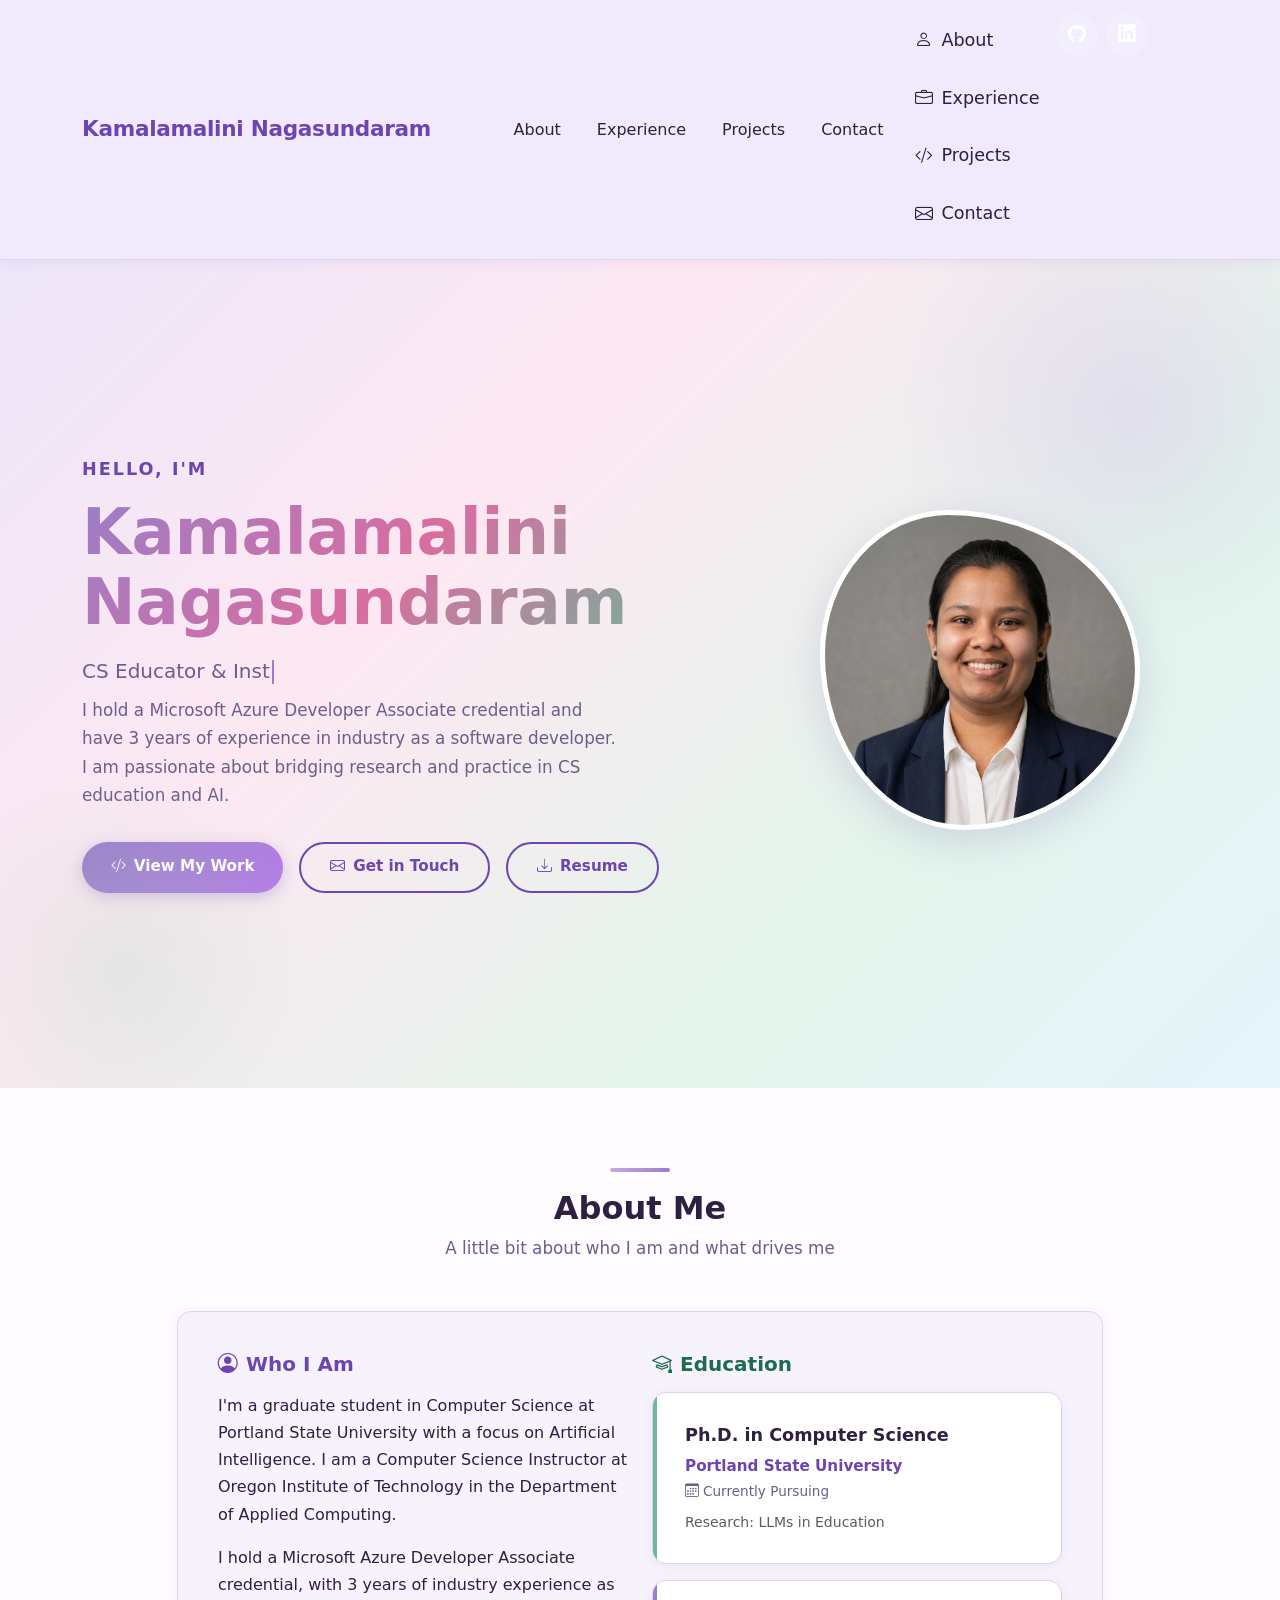
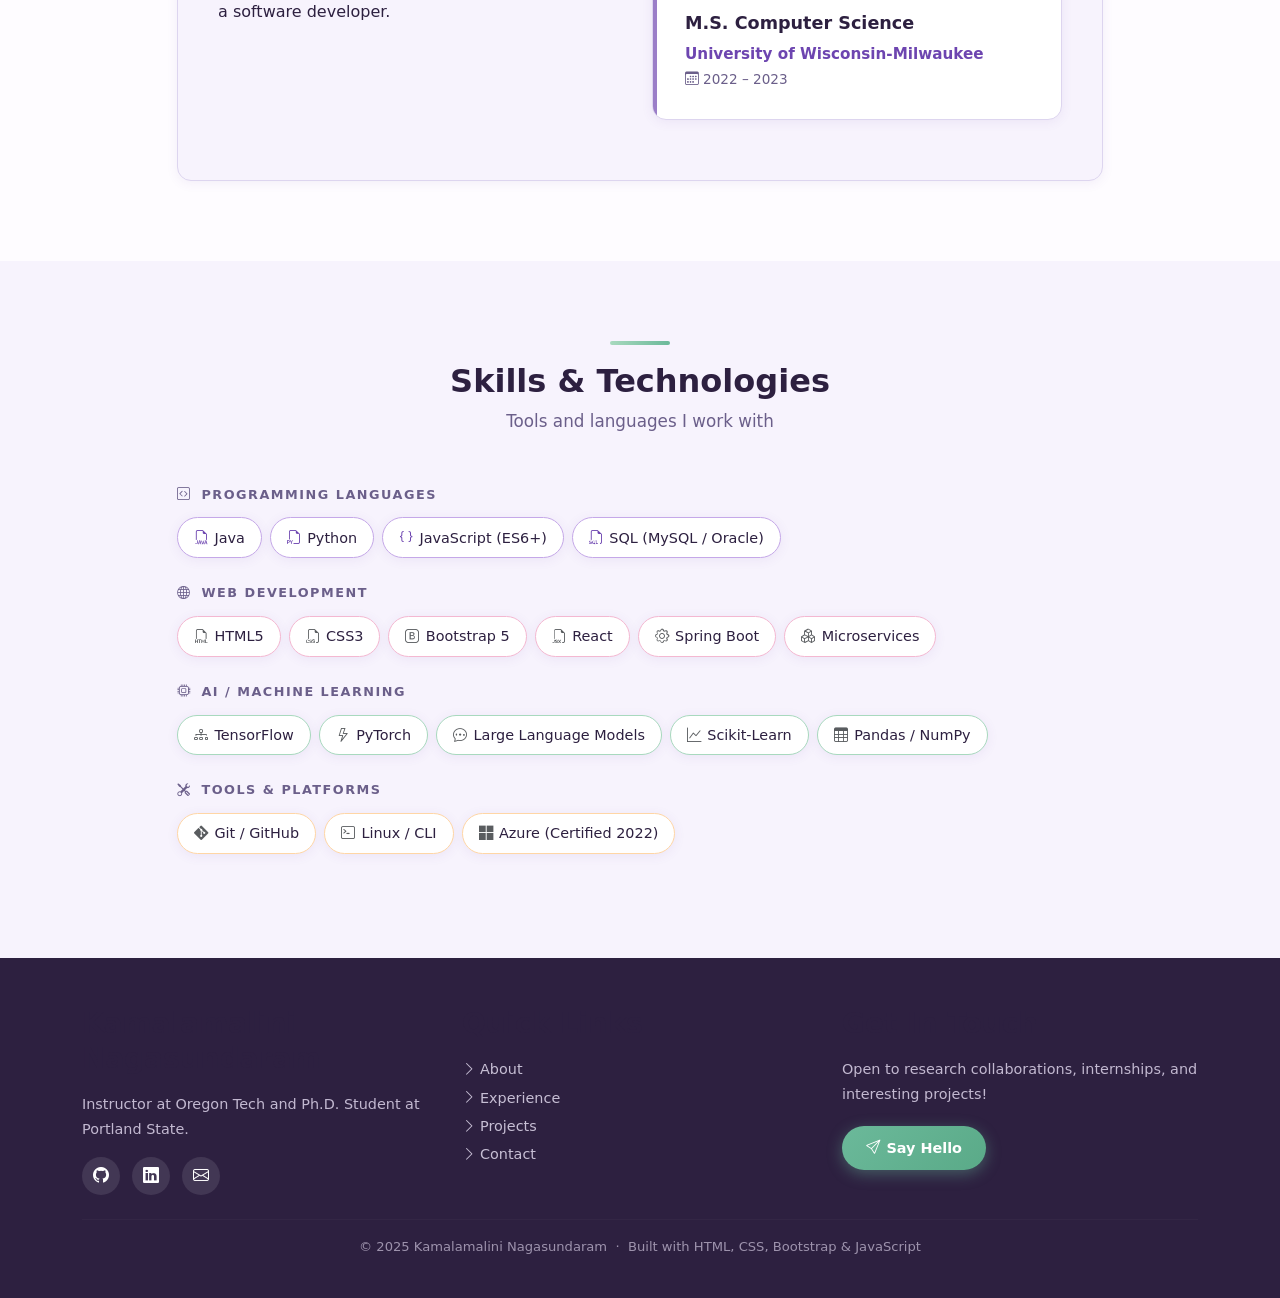
==== commit 1213f572: "fix(a11y+ux): contrast, alerts, hamburger, github repos — index.html" ====
--- a/index.html
+++ b/index.html
@@ -38,8 +38,8 @@
         </ul>
       </div>
 
-      <div class="offcanvas offcanvas-end d-lg-none" tabindex="-1" id="navOffcanvas"
-           aria-labelledby="navOffcanvasLabel">
+      <div class="offcanvas offcanvas-end" tabindex="-1" id="navOffcanvas"
+           aria-labelledby="navOffcanvasLabel" aria-modal="true" role="dialog">
         <div class="offcanvas-header">
           <p class="offcanvas-title fw-bold text-lavender mb-0" id="navOffcanvasLabel">Kamalamalini Nagasundaram</p>
           <button type="button" class="btn-close" data-bs-dismiss="offcanvas" aria-label="Close"></button>
@@ -92,7 +92,7 @@
               <a href="contact.html" class="btn-outline-custom">
                 <i class="bi bi-envelope"></i> Get in Touch
               </a>
-              <a href="assets/Malini_cv_2026.pdf" class="btn-outline-custom" download aria-label="Download resume">
+              <a href="assets/Malini_cv_2026.pdf" class="btn-outline-custom" download aria-label="Download resume (PDF)">
                 <i class="bi bi-download"></i> Resume
               </a>
             </div>
@@ -252,7 +252,7 @@
     <div class="container">
       <div class="row g-4">
         <div class="col-md-4">
-          <h4 class="mb-3">Kamalamalini Nagasundaram</h4>
+          <h3 class="mb-3">Kamalamalini Nagasundaram</h3>
           <p>Instructor at Oregon Tech and Ph.D. Student at Portland State.</p>
           <div class="footer-social">
             <a href="https://github.com/MaliniSundar1625" class="footer-social-link"
@@ -270,7 +270,7 @@
           </div>
         </div>
         <div class="col-md-4">
-          <h4 class="mb-3">Quick Links</h4>
+          <h3 class="mb-3">Quick Links</h3>
           <ul class="list-unstyled">
             <li class="mb-1"><a href="index.html#about"><i class="bi bi-chevron-right me-1"></i>About</a></li>
             <li class="mb-1"><a href="experience.html"><i class="bi bi-chevron-right me-1"></i>Experience</a></li>
@@ -279,9 +279,9 @@
           </ul>
         </div>
         <div class="col-md-4">
-          <h4 class="mb-3">Get In Touch</h4>
+          <h3 class="mb-3">Get In Touch</h3>
           <p>Open to research collaborations, internships, and interesting projects!</p>
-          <a href="contact.html" class="btn-mint mt-1" style="text-decoration:none;">
+          <a href="mailto:malinisundar1625@gmail.com" class="btn-mint mt-1" style="text-decoration:none;">
             <i class="bi bi-send"></i> Say Hello
           </a>
         </div>
--- a/css/styles.css
+++ b/css/styles.css
@@ -115,7 +115,7 @@
 
 .navbar .nav-link:hover,
 .navbar .nav-link.active {
-  color: var(--lavender-dark) !important;
+  color: var(--accent-text) !important;
   background-color: var(--lavender-light);
 }
 
@@ -323,7 +323,7 @@
   box-shadow: var(--shadow-md);
   font-size: 0.85rem;
   font-weight: 600;
-  color: var(--lavender-dark);
+  color: var(--accent-text);
   border: 2px solid var(--lavender-light);
 }
 
@@ -351,8 +351,8 @@
 
 .btn-outline-custom {
   background: transparent;
-  color: var(--lavender-dark);
-  border: 2px solid var(--lavender-dark);
+  color: var(--accent-text);
+  border: 2px solid var(--accent-text);
   border-radius: var(--radius-pill);
   padding: 0.65rem 1.8rem;
   font-weight: 600;
@@ -515,7 +515,7 @@
 
 .exp-org {
   font-size: 0.95rem;
-  color: var(--lavender-dark);
+  color: var(--accent-text);
   font-weight: 600;
 }
 
@@ -543,7 +543,7 @@
 
 .accordion-button:not(.collapsed) {
   background-color: var(--lavender-light) !important;
-  color: var(--lavender-dark) !important;
+  color: var(--accent-text) !important;
   box-shadow: none !important;
 }
 
@@ -619,12 +619,12 @@
   margin-bottom: 0.4rem;
 }
 
-.tag-ai       { background: var(--lavender-light); color: var(--lavender-dark); }
-.tag-web      { background: var(--mint-light);     color: var(--mint-dark); }
-.tag-research { background: var(--pink-light);      color: #c05090; }
-.tag-ml       { background: var(--peach-light);     color: #c07a20; }
-.tag-python   { background: var(--sky-light);       color: #2a7ab5; }
-.tag-js       { background: #fffde7;               color: #a07800; }
+.tag-ai       { background: var(--lavender-light); color: var(--accent-text); }
+.tag-web      { background: var(--mint-light);     color: var(--accent-green); }
+.tag-research { background: var(--pink-light);      color: #8b1a5e; }
+.tag-ml       { background: var(--peach-light);     color: #8a5200; }
+.tag-python   { background: var(--sky-light);       color: #1a5a8a; }
+.tag-js       { background: #fffde7;               color: #7a5c00; }
 
 .project-title {
   font-size: 1.15rem;
@@ -771,7 +771,7 @@
 
 .toast-header {
   background: var(--mint-light);
-  color: var(--mint-dark);
+  color: var(--accent-green);
   border-bottom: 1px solid var(--border);
 }
 
@@ -1004,4 +1004,4 @@
   border-radius: var(--radius-pill);
 }
 
-.ba+.badge-lave
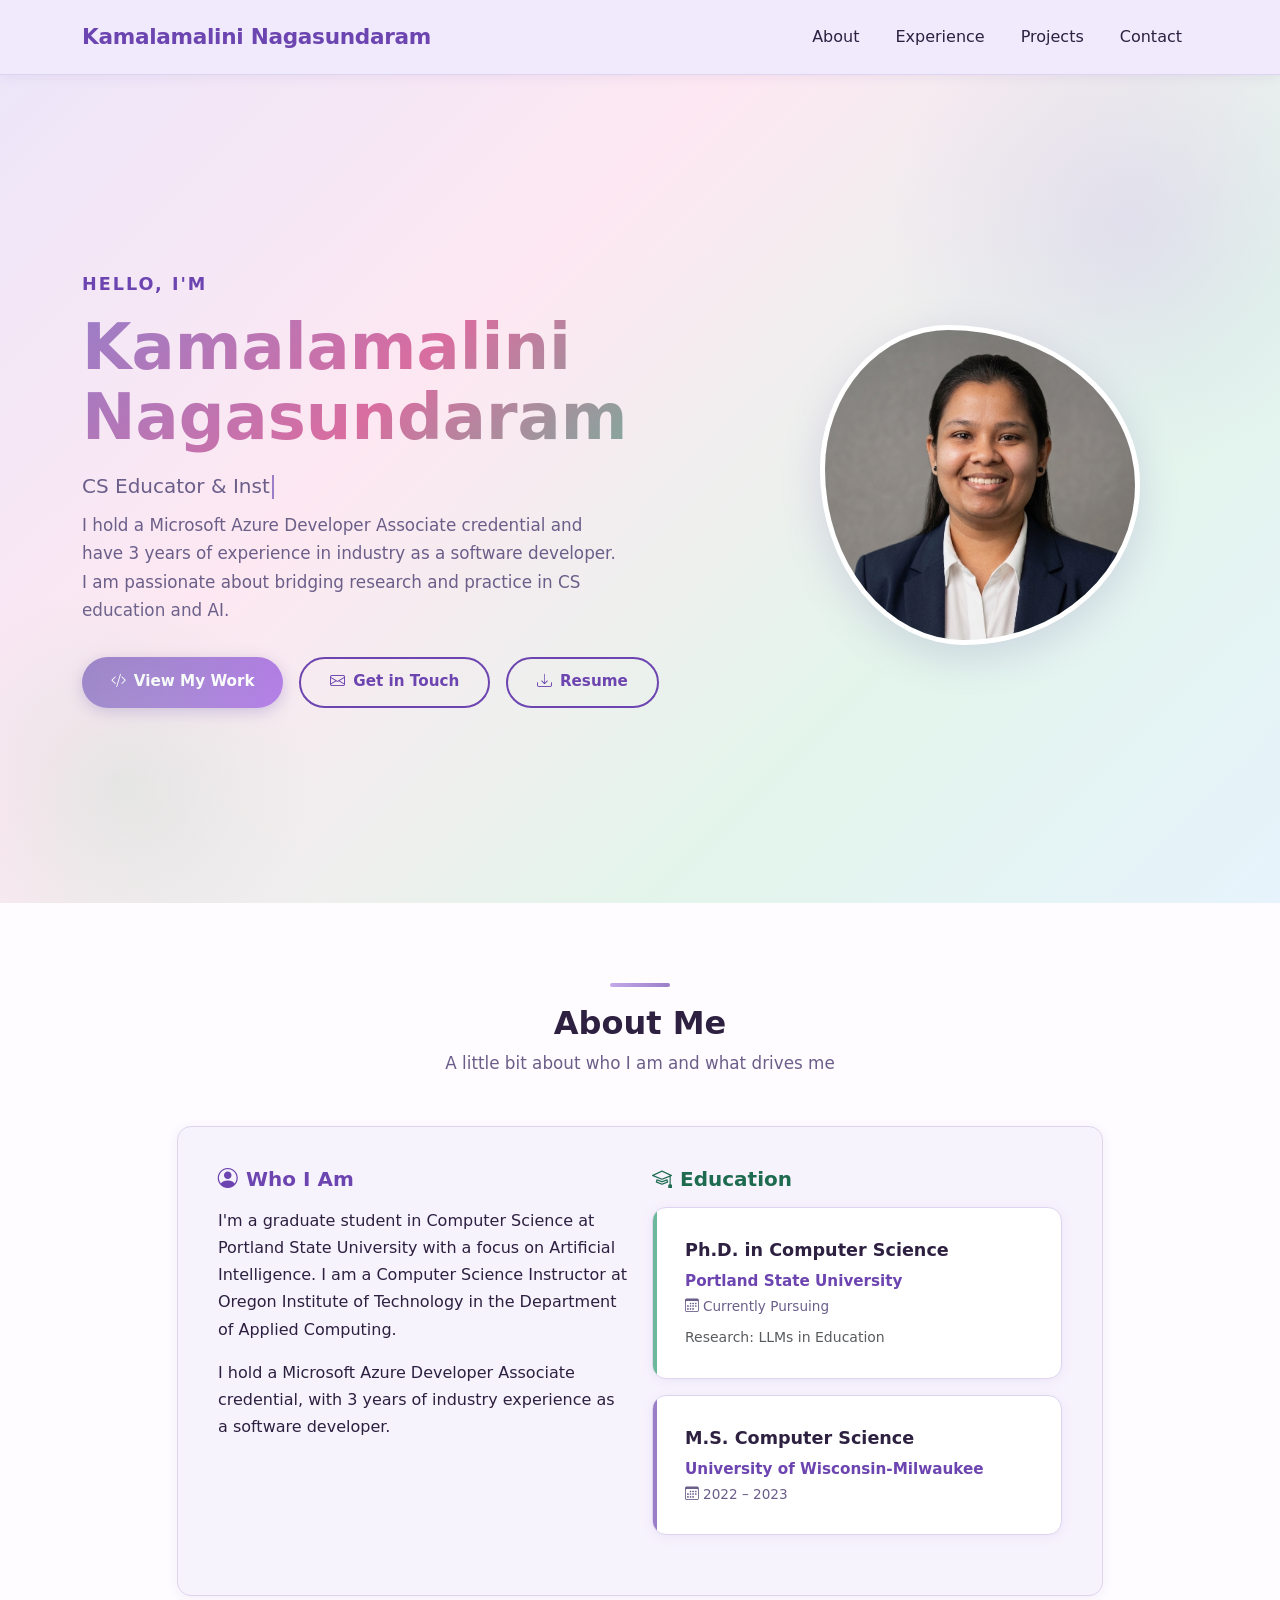
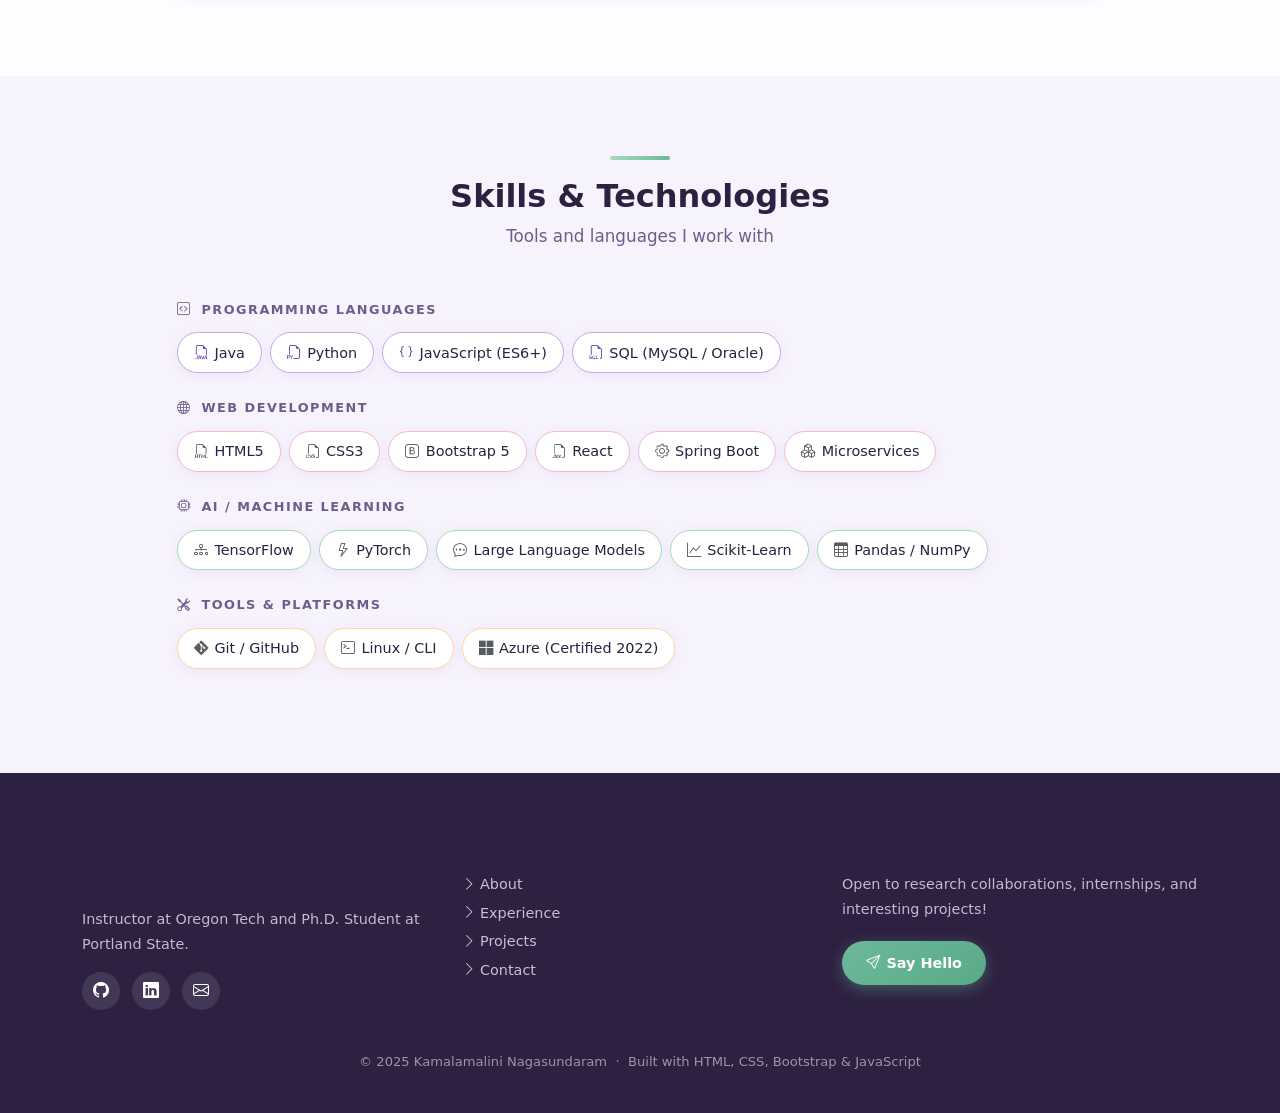
==== commit f92286a2: "fix: restore truncated main.js, revert offcanvas, simplify GitHub section — index.html" ====
--- a/index.html
+++ b/index.html
@@ -38,7 +38,7 @@
         </ul>
       </div>
 
-      <div class="offcanvas offcanvas-end" tabindex="-1" id="navOffcanvas"
+      <div class="offcanvas offcanvas-end d-lg-none" tabindex="-1" id="navOffcanvas"
            aria-labelledby="navOffcanvasLabel" aria-modal="true" role="dialog">
         <div class="offcanvas-header">
           <p class="offcanvas-title fw-bold text-lavender mb-0" id="navOffcanvasLabel">Kamalamalini Nagasundaram</p>
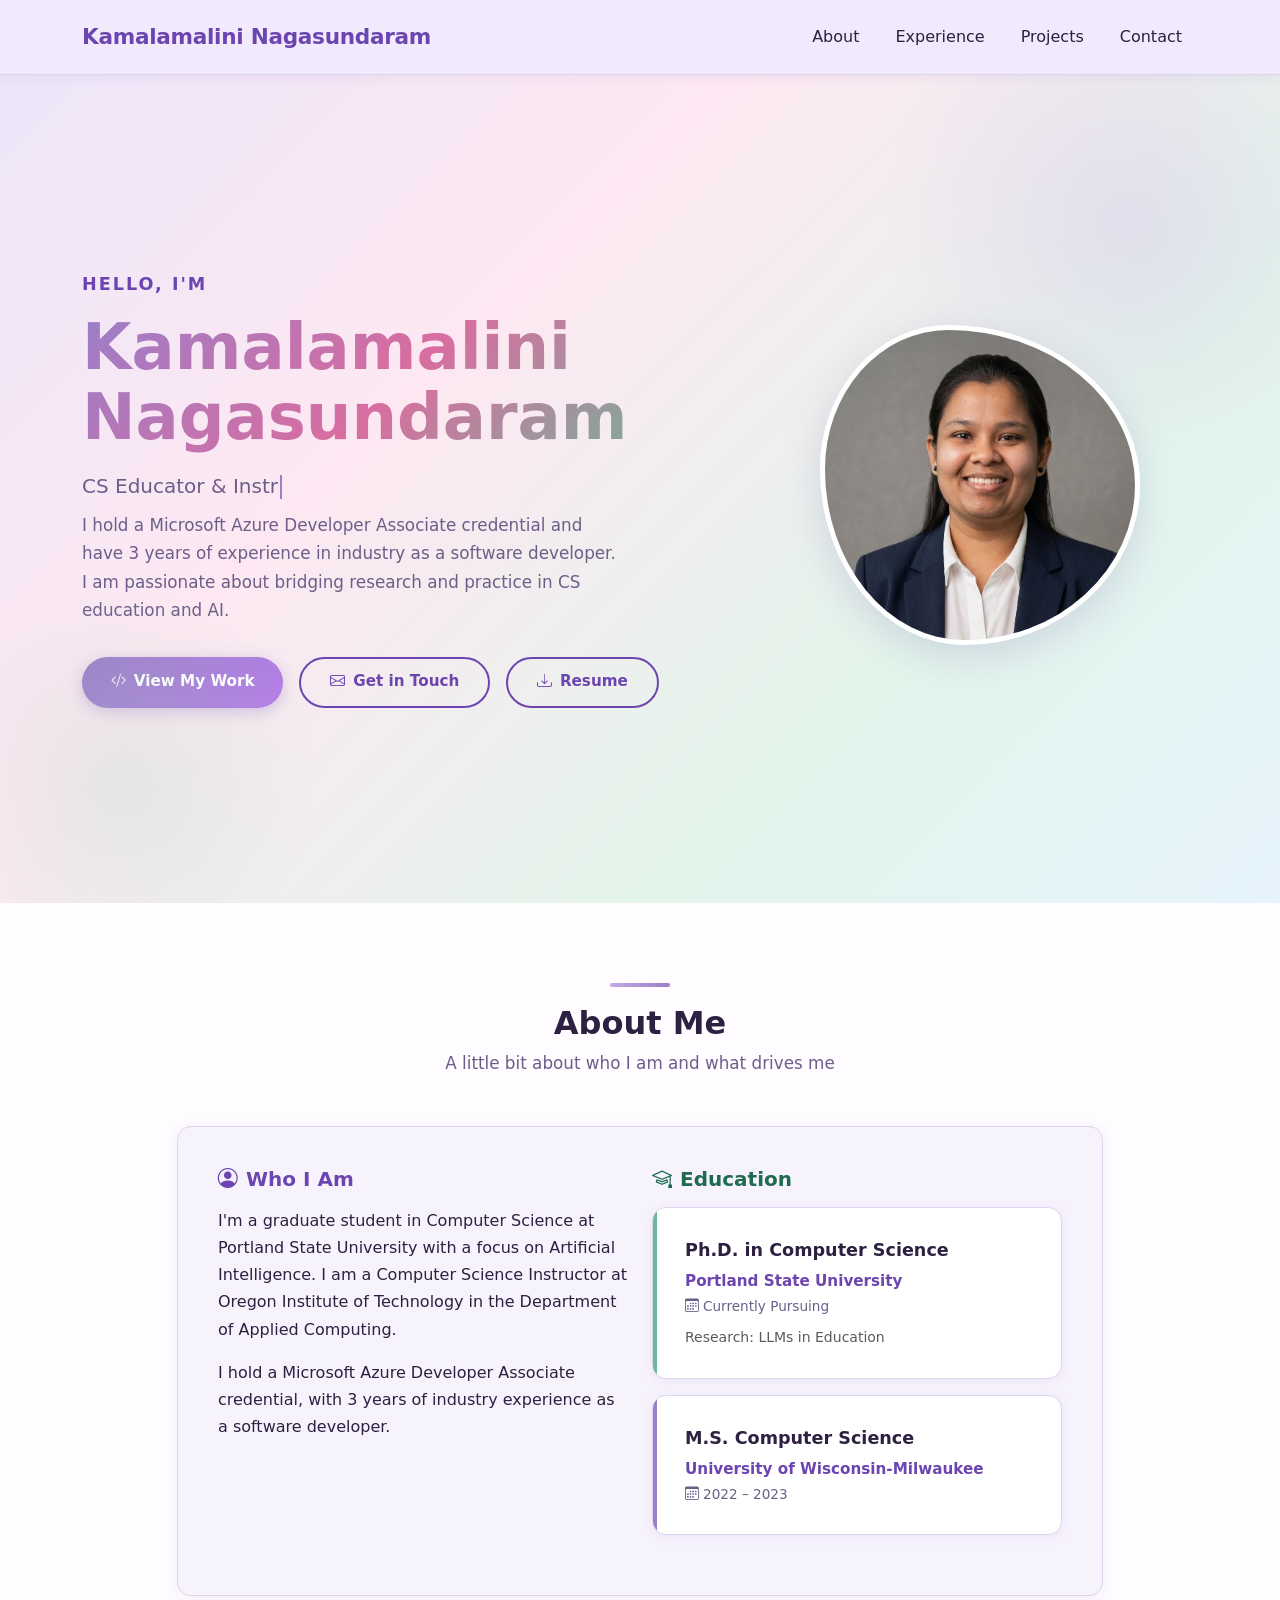
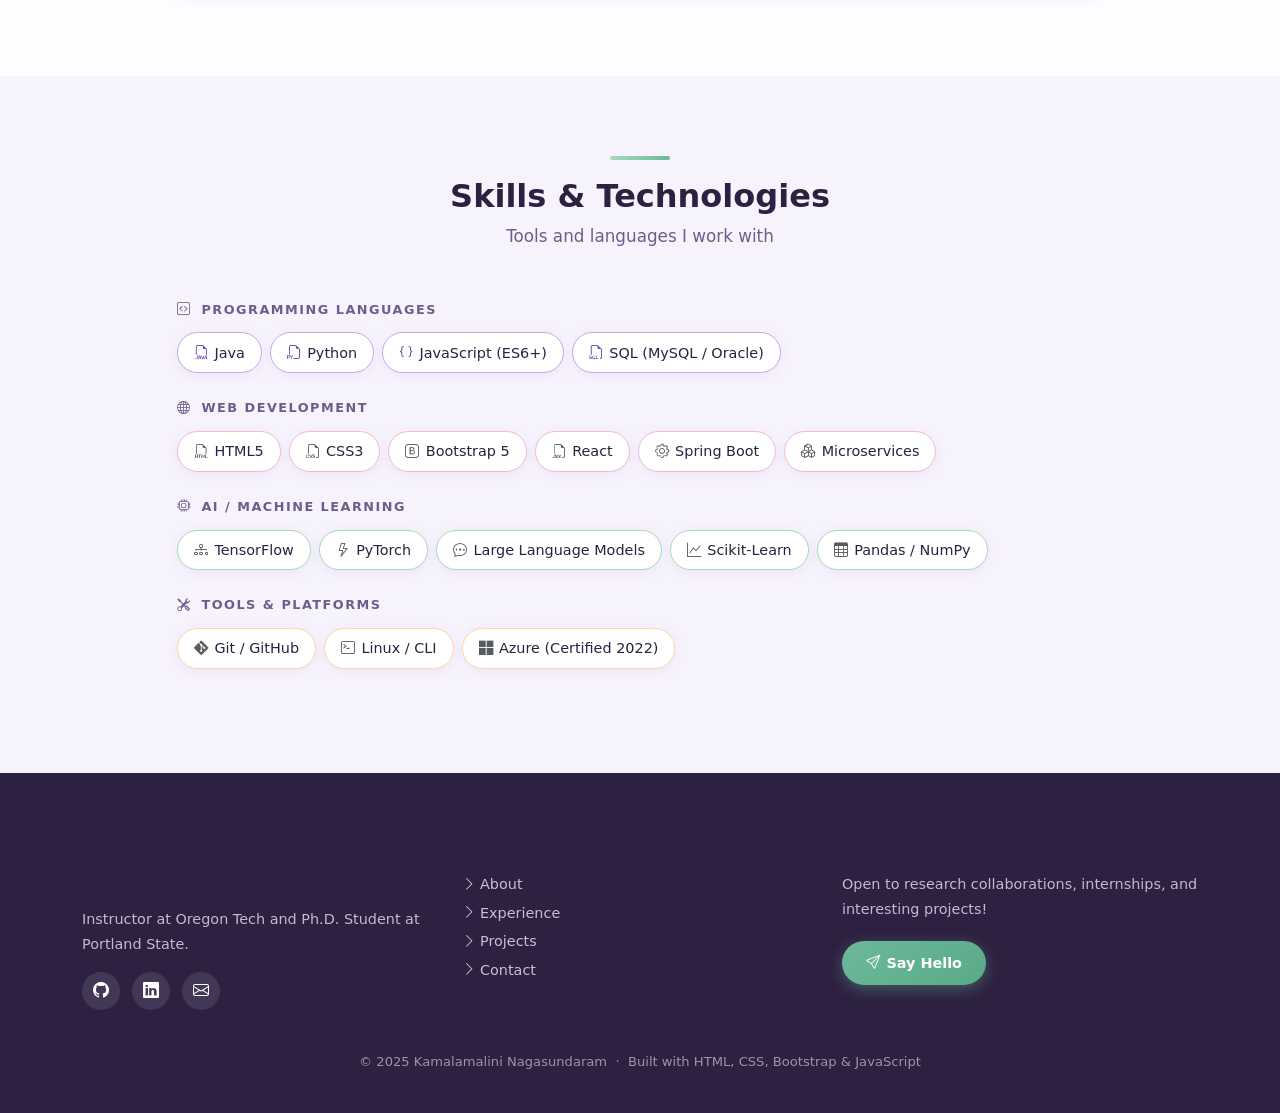
==== commit e34a1aa8: "Fix: move offcanvas outside <nav> to fix mobile hamburger overlay backdrop-filter: blur() on .navbar" ====
--- a/index.html
+++ b/index.html
@@ -38,32 +38,34 @@
         </ul>
       </div>
 
-      <div class="offcanvas offcanvas-end d-lg-none" tabindex="-1" id="navOffcanvas"
-           aria-labelledby="navOffcanvasLabel" aria-modal="true" role="dialog">
-        <div class="offcanvas-header">
-          <p class="offcanvas-title fw-bold text-lavender mb-0" id="navOffcanvasLabel">Kamalamalini Nagasundaram</p>
-          <button type="button" class="btn-close" data-bs-dismiss="offcanvas" aria-label="Close"></button>
-        </div>
-        <div class="offcanvas-body">
-          <ul class="navbar-nav flex-column">
-            <li class="nav-item"><a class="nav-link active" href="index.html#about"><i class="bi bi-person me-2"></i>About</a></li>
-            <li class="nav-item"><a class="nav-link" href="experience.html"><i class="bi bi-briefcase me-2"></i>Experience</a></li>
-            <li class="nav-item"><a class="nav-link" href="projects.html"><i class="bi bi-code-slash me-2"></i>Projects</a></li>
-            <li class="nav-item"><a class="nav-link" href="contact.html"><i class="bi bi-envelope me-2"></i>Contact</a></li>
-          </ul>
-          <hr class="my-3" />
-          <div class="d-flex gap-2">
-            <a href="https://github.com/MaliniSundar1625" class="social-link" target="_blank" rel="noopener" aria-label="GitHub">
-              <i class="bi bi-github"></i>
-            </a>
-            <a href="https://www.linkedin.com/in/kn1606/" class="social-link" target="_blank" rel="noopener" aria-label="LinkedIn">
-              <i class="bi bi-linkedin"></i>
-            </a>
-          </div>
-        </div>
-      </div>
+
     </div>
   </nav>
+
+    <div class="offcanvas offcanvas-end d-lg-none" tabindex="-1" id="navOffcanvas"
+         aria-labelledby="navOffcanvasLabel" aria-modal="true" role="dialog">
+      <div class="offcanvas-header">
+        <p class="offcanvas-title fw-bold text-lavender mb-0" id="navOffcanvasLabel">Kamalamalini Nagasundaram</p>
+        <button type="button" class="btn-close" data-bs-dismiss="offcanvas" aria-label="Close"></button>
+      </div>
+      <div class="offcanvas-body">
+        <ul class="navbar-nav flex-column">
+          <li class="nav-item"><a class="nav-link active" href="index.html#about"><i class="bi bi-person me-2"></i>About</a></li>
+          <li class="nav-item"><a class="nav-link" href="experience.html"><i class="bi bi-briefcase me-2"></i>Experience</a></li>
+          <li class="nav-item"><a class="nav-link" href="projects.html"><i class="bi bi-code-slash me-2"></i>Projects</a></li>
+          <li class="nav-item"><a class="nav-link" href="contact.html"><i class="bi bi-envelope me-2"></i>Contact</a></li>
+        </ul>
+        <hr class="my-3" />
+        <div class="d-flex gap-2">
+          <a href="https://github.com/MaliniSundar1625" class="social-link" target="_blank" rel="noopener" aria-label="GitHub">
+            <i class="bi bi-github"></i>
+          </a>
+          <a href="https://www.linkedin.com/in/kn1606/" class="social-link" target="_blank" rel="noopener" aria-label="LinkedIn">
+            <i class="bi bi-linkedin"></i>
+          </a>
+        </div>
+      </div>
+    </div>
 
   <main id="main-content">
 
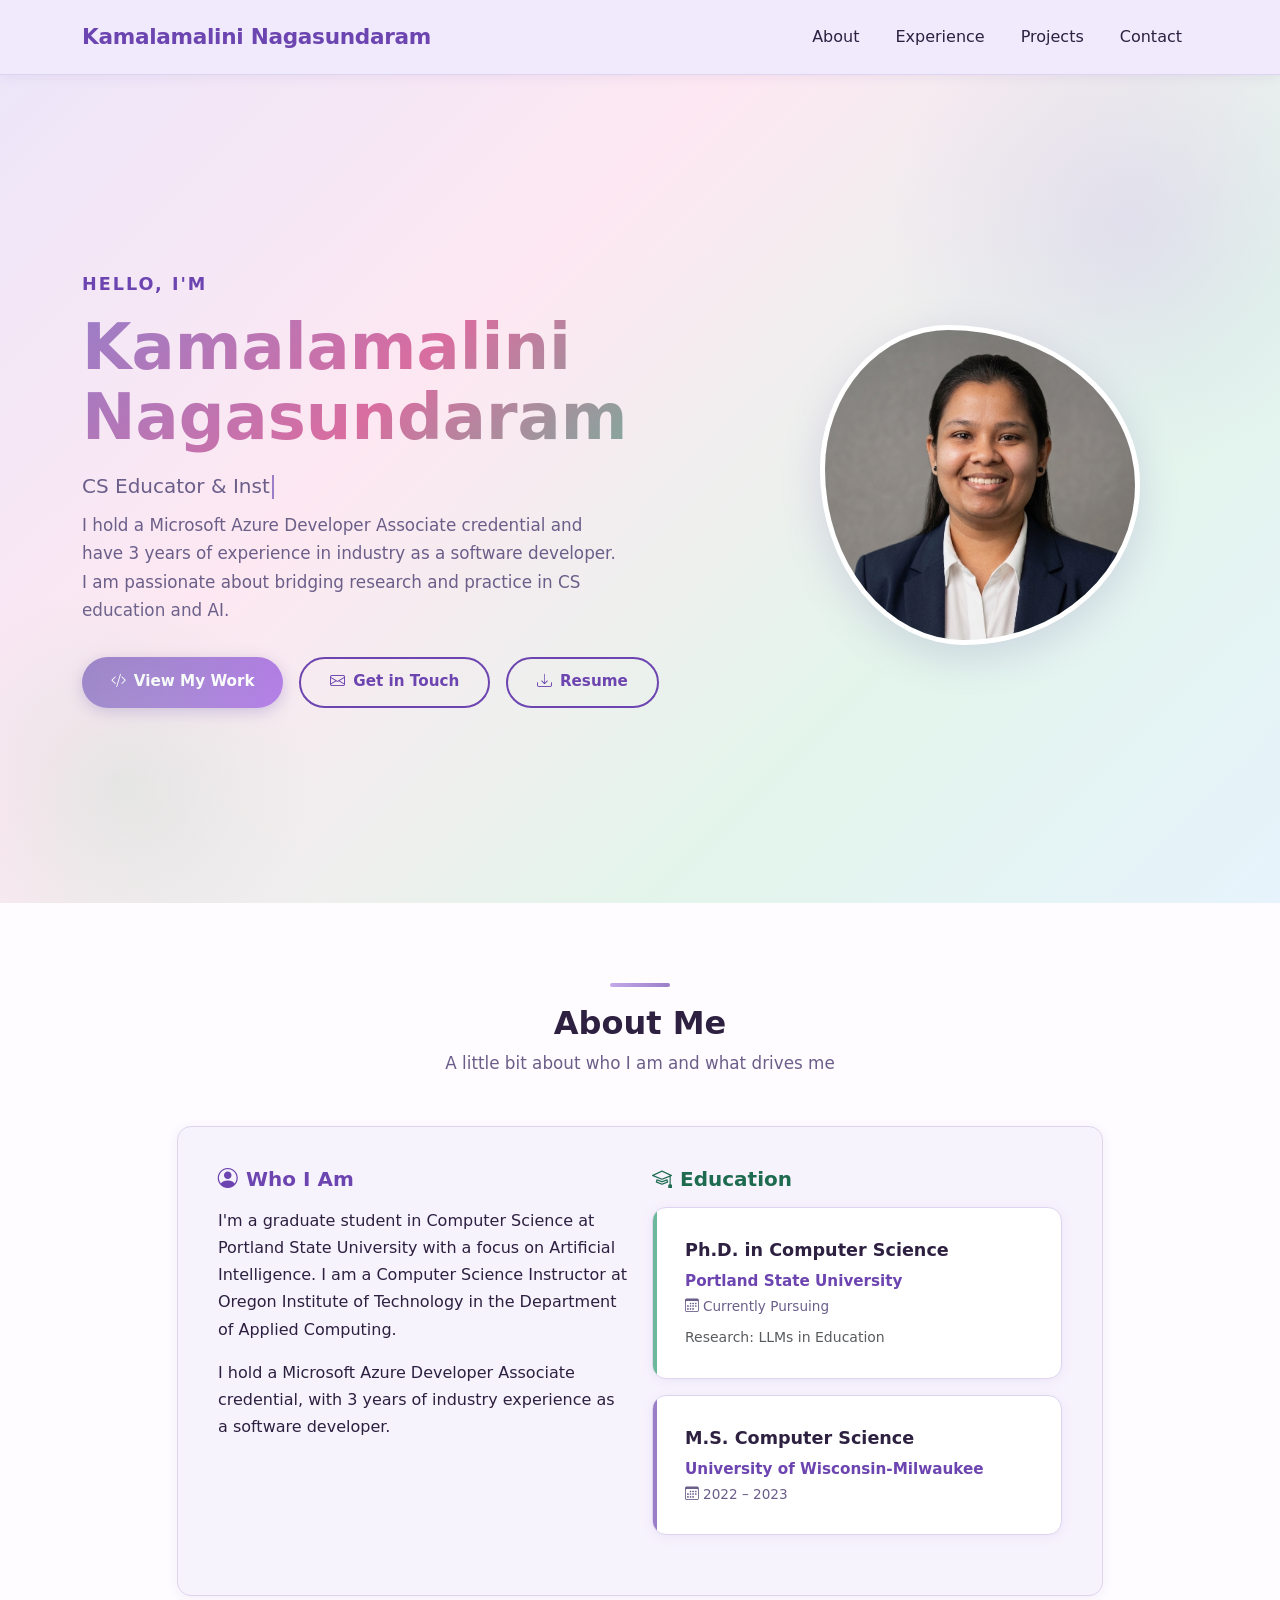
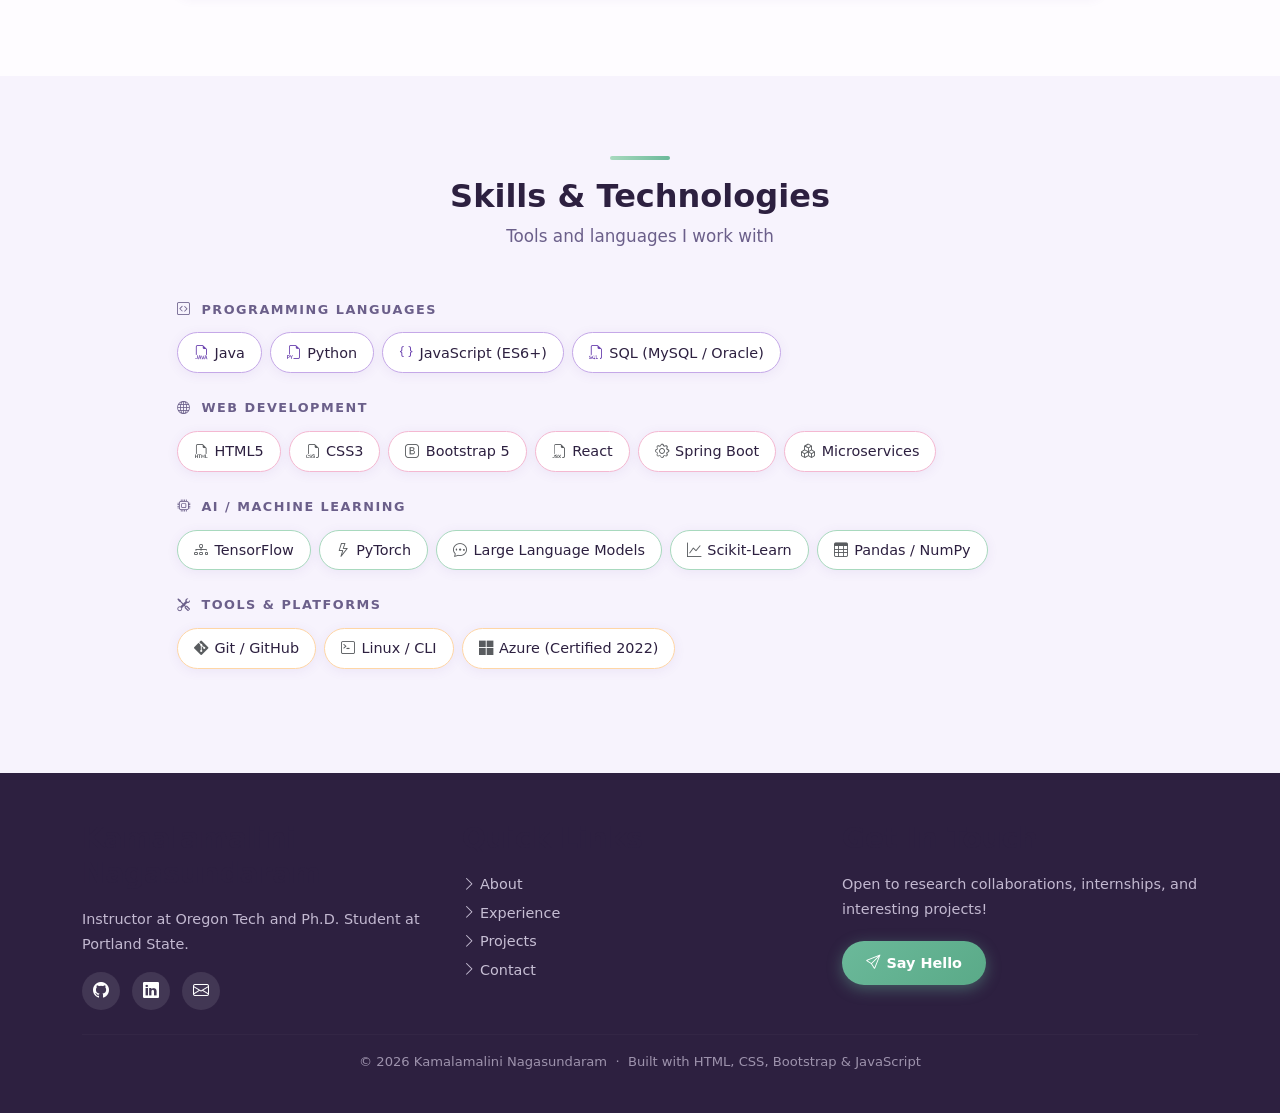
==== commit 6a65b8d2: "fix: update footer copyright year to 2026" ====
--- a/index.html
+++ b/index.html
@@ -290,7 +290,7 @@
       </div>
       <hr class="footer-divider" />
       <p class="footer-bottom">
-        © 2025 Kamalamalini Nagasundaram &nbsp;·&nbsp; Built with HTML, CSS, Bootstrap &amp; JavaScript
+        © 2026 Kamalamalini Nagasundaram &nbsp;·&nbsp; Built with HTML, CSS, Bootstrap &amp; JavaScript
       </p>
     </div>
   </footer>
@@ -317,4 +317,4 @@
   <script src="https://code.jquery.com/jquery-3.7.0.min.js"></script>
   <!-- Custom JS -->
   <script src="js/main.js"></script>
-</bo+</bo
